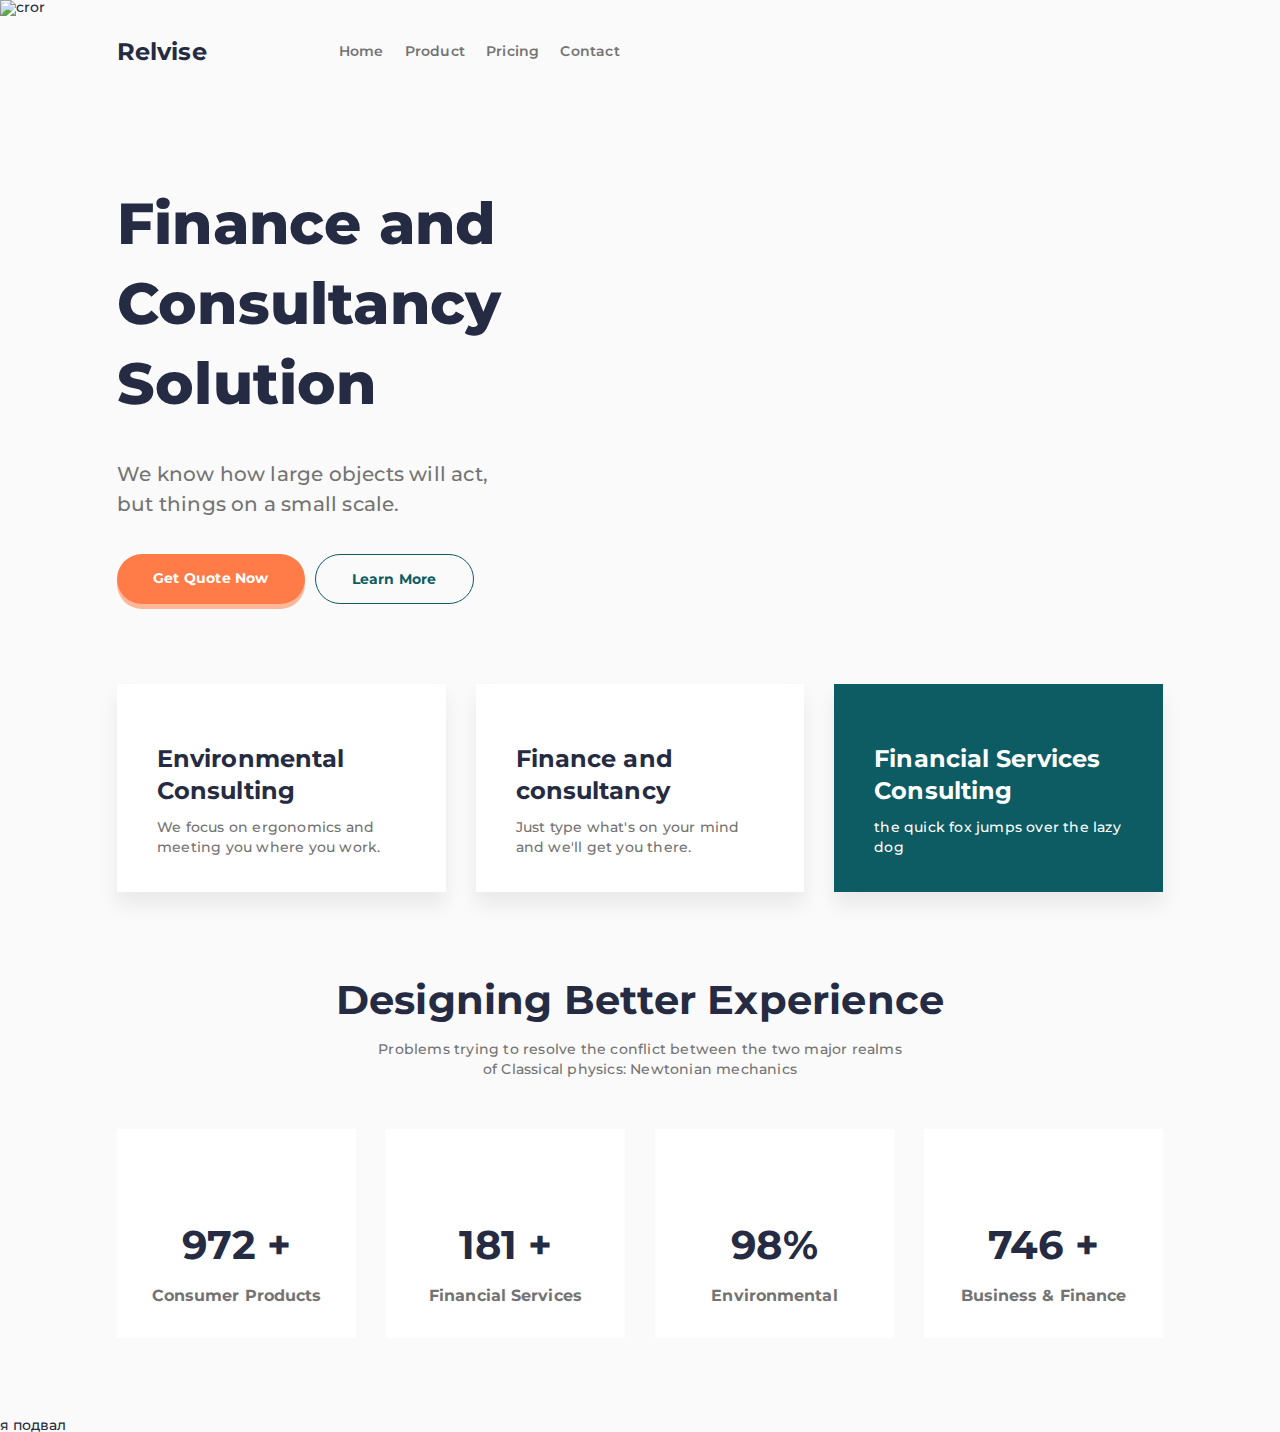
==== index.html @ 373ebdce "tes" ====
<!DOCTYPE html>
<html lang="en">

<head>
    <meta charset="UTF-8">
    <meta http-equiv="X-UA-Compatible" content="IE=edge">
    <meta name="viewport" content="width=device-width, initial-scale=1.0">
    <title>praktika</title>
    <link rel="stylesheet" href="./style.css">
</head>

<body>
    <div class="wraper">
        <header class="header">
            <div class="header__container _container">
                <a href="#" class="header__logo">Relvise</a>
                <nav class="header__menu menu">
                    <ul class="menu__list">
                        <li class="menu__item"><a href="" class="menu__link">Home</a></li>
                        <li class="menu__item"><a href="" class="menu__link">Product</a></li>
                        <li class="menu__item"><a href="" class="menu__link">Pricing</a></li>
                        <li class="menu__item"><a href="" class="menu__link">Contact</a></li>
                    </ul>
                </nav>
            </div>
        </header>
        <main class="page">
            <div class="page-pervactranica pervactranica">
                <div class="pervactranica__container _container">
                    <div class="pervactranica_body">
                        <h1 class="pervactranica__title">Finance and Consultancy Solution
                        </h1>
                        <div class="pervactranica__text">We know how large objects will act,
                            but things on a small scale.</div>
                        <div class="pervactranica__buttons">
                            <a href="" class="pervactranica__button pervactranica__button-yellov">Get Quote Now</a>
                            <a href="" class="pervactranica__button pervactranica-button-transparent">Learn More</a>

                        </div>
                    </div>
                </div>
                <div class="pervactranica__image _ibg">
                    <img src="./img/title/cover.jpg" alt="cror">
                </div>
            </div>
            <section class="page__services services">
                <div class="services__container _container">
                    <div class="services__body">
                        <div class="services__column">
                            <div class="services__item item-services">
                                <div class="item-services__icon">
                                    <img src="./img/services/01.svg" alt="">
                                </div>
                                <div class="item-services__title">Environmental
                                    Consulting</div>
                                <div class="item-services__text">We focus on ergonomics and
                                    meeting you where you work. </div>
                            </div>

                        </div>
                        <div class="services__column">
                            <div class="services__item item-services">
                                <div class="item-services__icon">
                                    <img src="./img/services/02.svg" alt="">
                                </div>
                                <div class="item-services__title">Finance and consultancy</div>
                                <div class="item-services__text">Just type what's on your mind and we'll get you there.
                                </div>
                            </div>

                        </div>
                        <div class="services__column">
                            <div class="services__item item-services item-services-green">
                                <div class="item-services__icon">
                                    <img src="./img/services/03.svg" alt="">
                                </div>
                                <div class="item-services__title">Financial Services
                                    Consulting</div>
                                <div class="item-services__text">the quick fox jumps over the
                                    lazy dog</div>
                            </div>

                        </div>
                    </div>
                </div>
            </section>
            <section class="page-experience experience">
                <div class="experience__container _container">
                    <div class="experience__heading heading-bloc">
                        <div class="experience__title _title">Designing Better Experience</div>
                        <div class="experience__text _text">Problems trying to resolve the conflict between the two
                            major realms<br>of Classical physics: Newtonian mechanics
                        </div>
                    </div>
                    <div class="experience__body">
                        <div class="experience__column">
                            <div class="experience__item item-experience">
                                <div class="item-experience__icon"><img src="./img/experience/01.svg" alt=""></div>
                                <div class="item-experience__rating">972 +</div>
                                <div class="item-experience__text">Consumer Products</div>
                            </div>
                        </div>
                        <div class="experience__column">
                            <div class="experience__item item-experience">
                                <div class="item-experience__icon"><img src="./img/experience/02.svg" alt=""></div>
                                <div class="item-experience__rating">181 +</div>
                                <div class="item-experience__text">Financial Services</div>
                            </div>
                        </div>
                        <div class="experience__column">
                            <div class="experience__item item-experience">
                                <div class="item-experience__icon"><img src="./img/experience/03.svg" alt=""></div>
                                <div class="item-experience__rating">98%</div>
                                <div class="item-experience__text">Environmental</div>
                            </div>
                        </div>
                        <div class="experience__column">
                            <div class="experience__item item-experience">
                                <div class="item-experience__icon"><img src="./img/experience/04.svg" alt=""></div>
                                <div class="item-experience__rating">746 +</div>
                                <div class="item-experience__text">Business & Finance</div>
                            </div>
                        </div>
                    </div>
                </div>
            </section>
        </main>


        <footer class="footer"> я подвал</footer>

    </div>
</body>

</html>
---- style.css ----
@import url('https://fonts.googleapis.com/css2?family=Lato:wght@300;400;700&family=Montserrat:wght@400;500;600;700;800&display=swap');


/*Обнуление*/
* {
    padding: 0;
    margin: 0;
    border: 0;
}

*,
*:before,
*:after {
    -moz-box-sizing: border-box;
    -webkit-box-sizing: border-box;
    box-sizing: border-box;
}

:focus,
:active {
    outline: none;
}

a:focus,
a:active {
    outline: none;
}

nav,
footer,
header,
aside {
    display: block;
}

html,
body {
    height: 100%;
    width: 100%;
    font-size: 100%;
    line-height: 1;
    font-size: 14px;
    -ms-text-size-adjust: 100%;
    -moz-text-size-adjust: 100%;
    -webkit-text-size-adjust: 100%;
}

input,
button,
textarea {
    font-family: inherit;
}

input::-ms-clear {
    display: none;
}

button {
    cursor: pointer;
}

button::-moz-focus-inner {
    padding: 0;
    border: 0;
}

a,
a:visited {
    text-decoration: none;
}

a:hover {
    text-decoration: none;
}

ul li {
    list-style: none;
}

img {
    vertical-align: top;
}

h1,
h2,
h3,
h4,
h5,
h6 {
    font-size: inherit;
    font-weight: 400;
}

/*--------------------*/
body {
    font-family: Montserrat;
    color: #252B42;
    font-size: 14px;
    font-weight: 500;
    background-color: #FAFAFA;

}

.wraper {

    min-height: 100%;

    overflow: hidden;
    display: flex;
    flex-direction: column;
}

._container {
    margin: 0 auto;

    max-width: 1046px;
    padding: 0 15px;
    box-sizing: content-box;

}

._ibg {
    position: relative;
}


._ibg img {

    width: 100%;
    height: 100%;
    position: absolute;
    top: 0;
    left: 0;

    object-fit: cover;
}

/*----шапка---------------------------------------------------------*/
.header {
    position: absolute;
    width: 100%;
    top: 0px;
    left: 0px;
    z-index: 50;
}

.header__container {
    min-height: 104px;
    display: flex;
    align-items: center;

}

@media(max-width: 479px) {
    .header__container {
        min-height: 70px;
    }
}


.header__logo {
    margin: 0 132px 0 0;


    font-weight: 700;
    font-size: 24px;
    line-height: 32px;
    letter-spacing: 0.1px;
    color: #252B42;
}

@media(max-width: 992px) {
    .header__logo {
        margin: 0 80px 0 0;
    }
}

@media(max-width: 767px) {
    .header__logo {
        margin: 0 40px 0 0;
    }
}

@media(max-width: 479px) {
    .header__logo {
        margin: 0 20px 0 0;
    }
}

.header__menu {}

.menu {
    padding: 5px 0;
}

.menu__list {
    display: flex;
    flex-wrap: wrap;
}

.menu__item {}

.menu__item:not(:last-child) {
    margin: 0 21px 0 0;
}

.menu__link {
    font-weight: 600;
    line-height: 171%;
    /* identical to box height, or 171% */
    letter-spacing: 0.2px;
    /* second-text-color */
    color: #737373;
    transition-duration: 0.5s;
}


.menu__link:hover {
    border-bottom: 1px solid #4B2525;
    color: #4B2525;
    position: relative;
    bottom: 2px;

}

@media(max-width: 479px) {
    .menu__link {
        font-size: 18px;
    }
}

/*-----page------------------------------*/

.page {
    flex: 1 1 auto;
}

.page-pervactranica {}

.pervactranica {
    position: relative;

}

.pervactranica__container {}

.pervactranica_body {
    padding: 184px 0 191px 0;
    position: relative;
    z-index: 2;
    max-width: 400px;
}

@media (max-width:992px) {
    .pervactranica_body {
        padding: 120px 0 191px 0;
    }
}


.pervactranica_body>*:not(:last-child) {

    margin: 0 0 35px 0;
}

.pervactranica__title {

    font-weight: 800;
    font-size: 58px;
    line-height: 138%;
    /* or 138% */

    letter-spacing: 0.2px;

    /* text-color */

    color: #252B42;
}


@media (max-width:479px) {
    .pervactranica__title {
        font-size: 42px;
    }
}


.pervactranica__text {
    font-weight: 500;
    font-size: 20px;
    line-height: 150%;
    /* or 150% */

    letter-spacing: 0.2px;

    /* second-text-color */

    color: #737373;
}

.pervactranica__buttons {
    display: flex;
    flex-wrap: wrap;
    margin: 10px 0;
    font-weight: 700;
    font-size: 14px;
    line-height: 200%;
    /* identical to box height, or 200% */
    letter-spacing: 0.2px;
    margin: -10px 0;
}


.pervactranica__button {
    margin: 10px 0;
    text-align: center;
    padding: 10px 36px;
    color: #FFFFFF;

    border-radius: 37px;
}




@media (min-width:479px) {

    .pervactranica__button:not(:last-child) {
        margin-right: 10px;
    }
}

@media (max-width:479px) {
    .pervactranica__button {
        flex: 100%;
    }
}

.pervactranica__button-yellov {
    background-color: #FF7B47;
    box-shadow: 0 5px 0px #FFB79A;
    transition-duration: 1s;

}

.pervactranica__button-yellov:hover {
    top: 2px;
    position: relative;
    background-color: #A64017;
    box-shadow: 0 3px 0px #FFB79A;

}


.pervactranica-button-transparent {
    color: #0D5C63;
    border: 1px solid #0D5C63;

    background: none;
}



.pervactranica__image {
    position: absolute;
    top: 0;
    left: 0;
    width: 100%;
    height: 100%;
}


@media (max-width:1300px) {
    .pervactranica__image img {
        object-position: right;
    }
}

@media (max-width:992px) {
    .pervactranica__image {
        opacity: 0.5;
    }
}

/*-----services------------------------------*/

.page__services {
    position: relative;
    z-index: 2;
    margin: -111px 0 0 0;
}

.services {}

.services__container {}

.services__body {}

@media (min-width:670px) {

    .services__body {
        display: flex;
        flex-wrap: wrap;
        margin: 0 -15px;

    }
}

.services__column {

    flex: 0 1 33.33%;

}

@media (min-width:670px) {

    .services__column {
        padding: 0 15px;

    }

}

@media (max-width:992px) {
    .services__column {
        flex: 0 1 50%;

    }

    .services__column:last-child {
        flex: 1 1 100%;

    }

    .services__column:not(:last-child) {
        margin: 0 0 30px 0;
    }
}

@media (max-width:670px) {
    .services__column {
        flex: 0 1 100%;

    }
}

.services__item {
    height: 100%;
    box-shadow: 0px 13px 19px rgba(0, 0, 0, 0.07);
    padding: 35px 40px;

    background: #fff;
}

@media (max-width:479px) {
    .services__item {
        padding: 25px 30px;
    }
}

.services__item>*:not(:last-child) {

    margin: 0 0 10px 0;
}

.item-services-green {
    background-color: #0D5C63;

}

.item-services-green .item-services__title {
    color: #fff;
}

.item-services-green .item-services__text {
    color: #fff;
}

.item-services {}

.item-services__icon {}

.item-services__title {
    font-weight: 700;
    font-size: 24px;
    line-height: 133%;
    /* or 133% */

    letter-spacing: 0.1px;

    /* text-color */

    color: #252B42;
}



.item-services__text {
    font-weight: 500;
    font-size: 14px;
    line-height: 143%;
    /* or 143% */

    letter-spacing: 0.2px;

    /* second-text-color */

    color: #737373;
}


/*-----experience------------------------------*/

.page-experience {}

@media (max-width:992px) {
    .experience {
        padding: 50px 0;
    }
}

@media (max-width:767px) {
    .experience {
        padding: 30px 0;
    }
}

.experience {
    padding: 80px 0;
}

.experience__container {}


.experience__heading {
    margin: 0 0 50px 0;
}

@media (max-width:767px) {
    .experience__heading {
        margin: 0 0 25px 0;
    }
}

.heading-bloc {
    text-align: center;
}

.heading-bloc>*:not(:last-child) {
    margin: 0 0 10px 0;
}

.experience__title {}

._title {


    font-weight: 700;
    font-size: 40px;
    line-height: 142%;
    /* identical to box height, or 142% */

    letter-spacing: 0.2px;

    /* text-color */

    color: #252B42;
}

@media (max-width:992px) {
    ._title {
        font-size: 35px;
    }
}

@media (max-width:767px) {
    ._title {
        font-size: 30px;
    }
}


.experience__text {}

._text {
    font-weight: 500;
    font-size: 14px;
    line-height: 143%;
    /* or 143% */

    letter-spacing: 0.2px;

    /* second-text-color */

    color: #737373;
}

.experience__body {
    display: flex;
    flex-wrap: wrap;
    margin: 0 -15px -30px;

}

.experience__column {
    margin: 0 0 30px 0;
    flex: 0 1 25%;


    padding: 0 15px;

}

@media (max-width:1040px) {
    .experience__column {
        flex: 0 1 50%;
    }
}

@media (max-width:560px) {
    .experience__column {
        flex: 0 1 100%;
    }
}

.experience__item {
    background-color: #fff;
    height: 100%;
    text-align: center;

    padding: 30px;
}

.item-experience {}

.item-experience>*:not(:last-child) {
    margin: 0 0 10px 0;
}

.item-experience__icon {
    height: 48px;
    display: flex;
    align-items: flex-end;
    justify-content: center;
}

.item-experience__rating {
    font-weight: 700;
    font-size: 40px;
    line-height: 142%;
    /* identical to box height, or 142% */

    letter-spacing: 0.2px;

    /* text-color */

    color: #252B42;
}

.item-experience__text {
    font-weight: 700;
    font-size: 16px;
    line-height: 150%;
    /* identical to box height, or 150% */

    text-align: center;
    letter-spacing: 0.1px;

    /* second-text-color */
    /*white-space: nowrap;*/
    color: #737373;

}


/*-----подвал------------------------------*/

.footer {}

/*-----еуые------------------------------*/
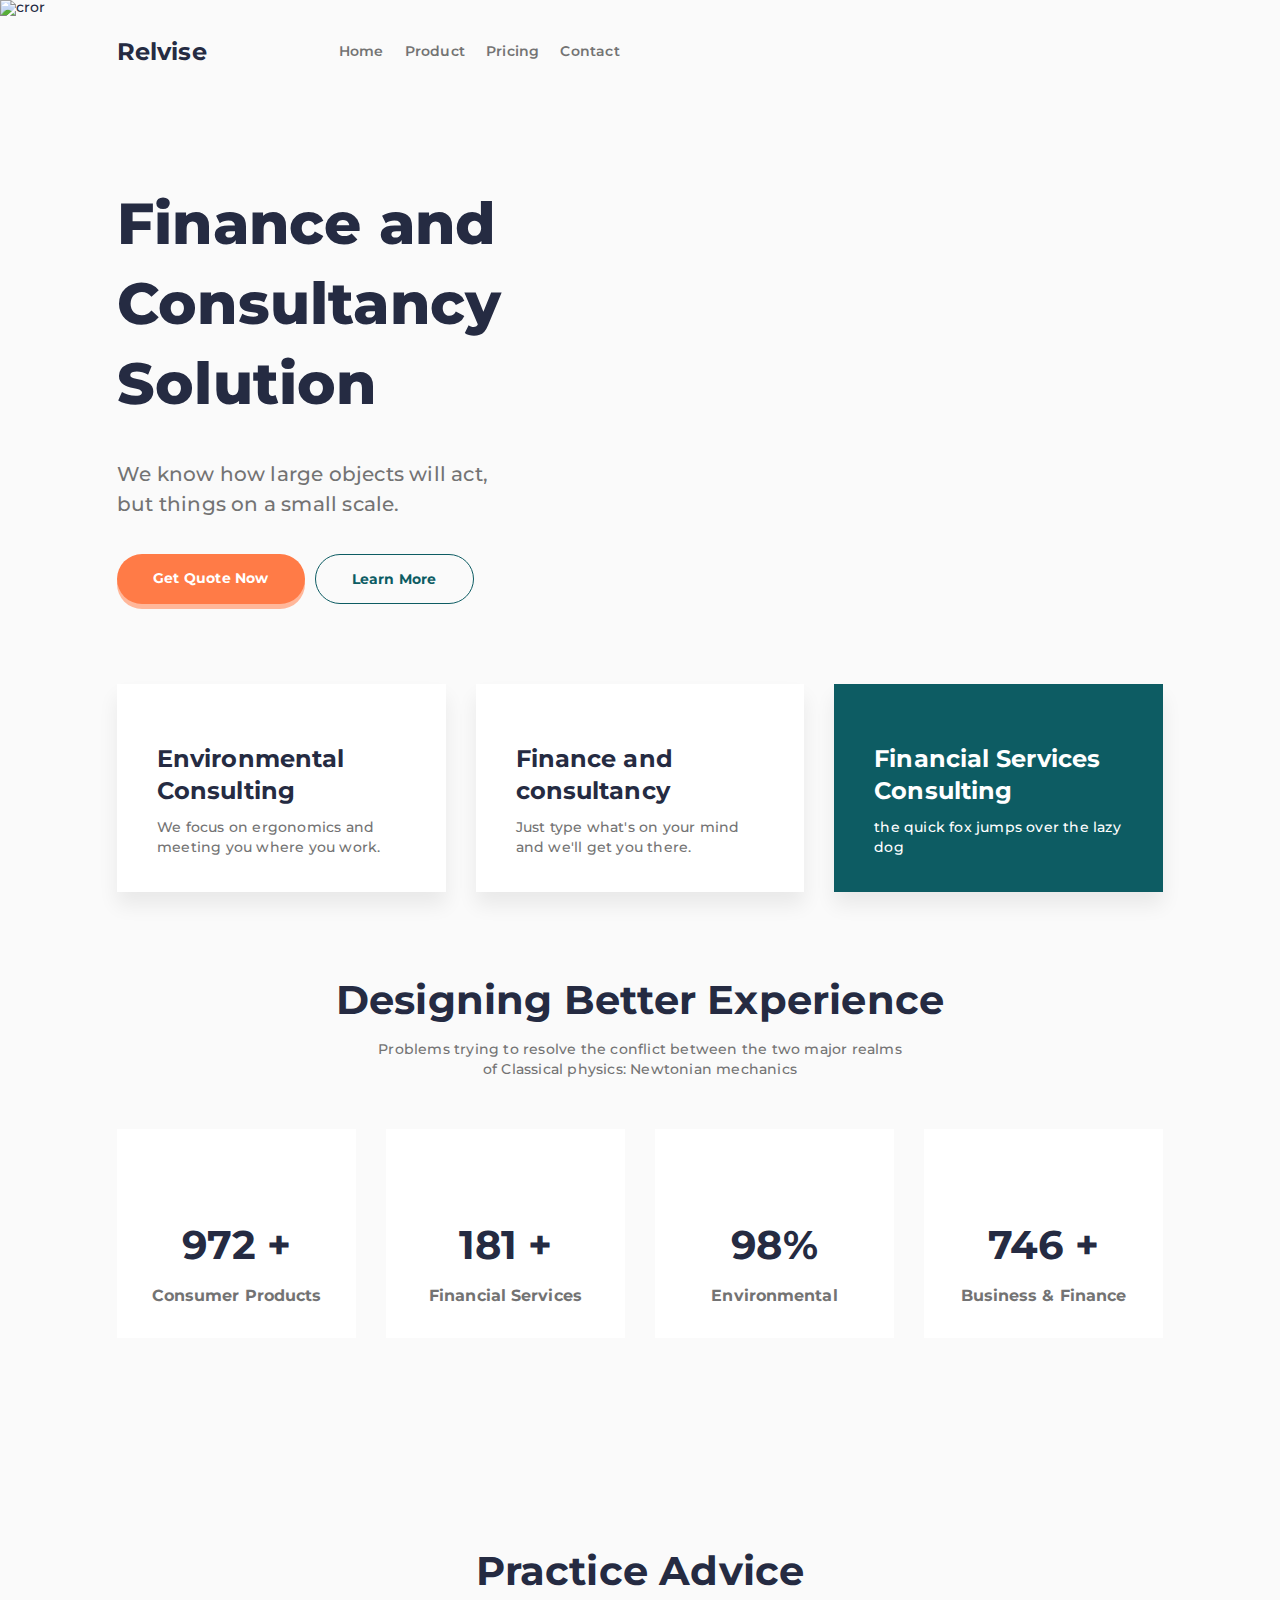
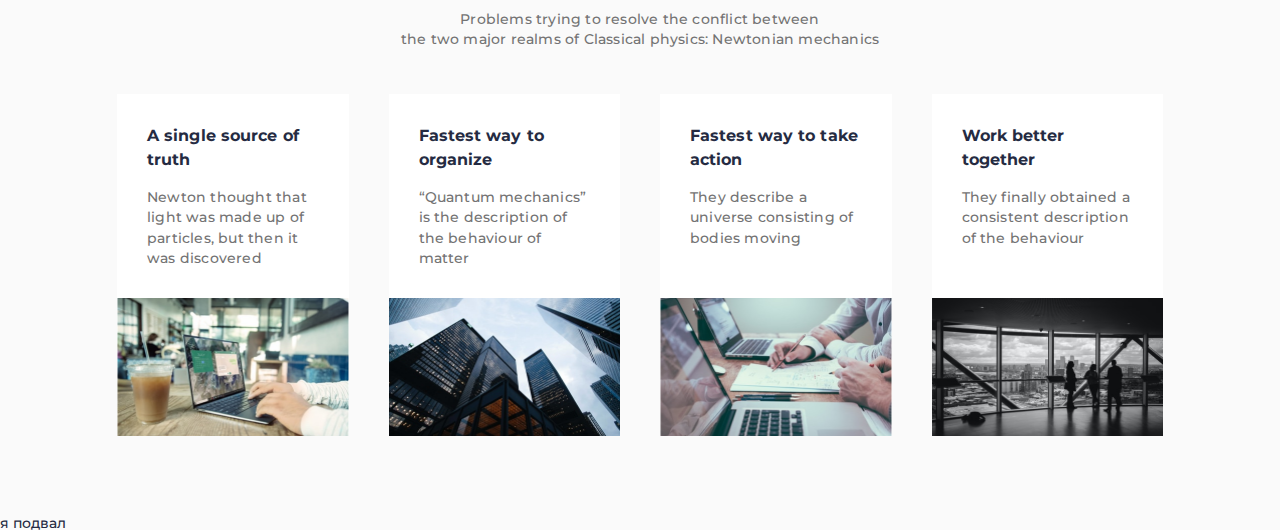
==== commit d805e033: "test" ====
--- a/index.html
+++ b/index.html
@@ -124,6 +124,89 @@
                     </div>
                 </div>
             </section>
+            <section class="page__practice practice">
+                <div class="practice____container _container">
+                    <div class="practice__heading heading-bloc">
+                        <div class="practice__title _title">Practice Advice</div>
+                        <div class="practice__text _text">Problems trying to resolve the conflict between <br>
+                            the two major realms of Classical physics: Newtonian mechanics
+                        </div>
+                    </div>
+                    <div class="practice__body">
+                        <div class="practice__column">
+                            <div class="practice__item item-practice">
+                                <div class="item-practice__content">
+                                    <a href="" class="item-practice__link">
+                                        <div class="item-practice__title">A single source
+                                            of truth</div>
+                                    </a>
+                                    <div class="item-practice__text">Newton thought that
+                                        light was made up of
+                                        particles, but then it
+                                        was discovered</div>
+                                </div>
+                                <a href="" class="item-practice__image _ibg">
+                                    <img src="./img/practice/media1.png" alt="A single source
+                                    of truth">
+                                </a>
+                            </div>
+                        </div>
+                        <div class="practice__column">
+                            <div class="practice__item item-practice">
+                                <div class="item-practice__content">
+                                    <a href="" class="item-practice__link">
+                                        <div class="item-practice__title">Fastest way to
+                                            organize</div>
+                                    </a>
+                                    <div class="item-practice__text">“Quantum mechanics”
+                                        is the description of the
+                                        behaviour of matter</div>
+                                </div>
+                                <a href="" class="item-practice__image _ibg">
+                                    <img src="./img/practice/media2.png" alt="A single source
+                                    of truth">
+                                </a>
+                            </div>
+                        </div>
+                        <div class="practice__column">
+                            <div class="practice__item item-practice">
+                                <div class="item-practice__content">
+                                    <a href="" class="item-practice__link">
+                                        <div class="item-practice__title">Fastest way to
+                                            take action</div>
+                                    </a>
+                                    <div class="item-practice__text">They describe a
+                                        universe consisting of
+                                        bodies moving</div>
+                                </div>
+                                <a href="" class="item-practice__image _ibg">
+                                    <img src="./img/practice/media3.png" alt="A single source
+                                    of truth">
+                                </a>
+                            </div>
+                        </div>
+                        <div class="practice__column">
+                            <div class="practice__item item-practice">
+                                <div class="item-practice__content">
+                                    <a href="" class="item-practice__link">
+                                        <div class="item-practice__title">Work better
+                                            together</div>
+                                    </a>
+                                    <div class="item-practice__text">They finally obtained
+                                        a consistent description
+                                        of the behaviour </div>
+                                </div>
+                                <a href="" class="item-practice__image _ibg">
+                                    <img src="./img/practice/media4.png" alt="A single source
+                                    of truth">
+                                </a>
+                            </div>
+                        </div>
+                    </div>
+
+                </div>
+            </section>
+
         </main>
 
 
--- a/style.css
+++ b/style.css
@@ -672,6 +672,101 @@
 
 }
 
+/*--------page__practice---------------------------------------*/
+
+.page__practice {
+    
+}
+
+.practice {
+    padding: 125px 0 80px 0;
+}
+
+.practice____container {}
+
+
+.practice__heading {
+    margin: 0 0 45px 0;
+}
+
+.practice__body {
+    margin: 0 -20px;
+    display: flex;
+    flex-wrap: wrap;
+}
+
+.practice__column {
+    padding: 0 20px;
+    
+    flex: 0 1 25%;
+}
+
+.practice__item {
+    
+}
+
+.item-practice {
+    background-color: #fff;
+    display: flex;
+    flex-direction: column;
+    height: 100%;
+}
+
+.item-practice__content{
+    flex: 1 1 auto;
+    padding: 30px;
+}
+
+.item-practice__link {
+    color: #252B42;
+    display: inline-block;
+}
+.item-practice__link:hover {
+    text-decoration: underline;
+    
+}
+
+
+.item-practice__link:not(:last-child) {
+    margin-bottom: 15px;
+}
+
+.item-practice__title {
+    font-family: 'Montserrat';
+font-style: normal;
+font-weight: 700;
+font-size: 16px;
+line-height: 150%;
+/* or 150% */
+letter-spacing: 0.1px;
+
+
+}
+
+.item-practice__text {
+    font-family: 'Montserrat';
+    font-style: normal;
+    font-weight: 500;
+    font-size: 14px;
+    line-height: 143%;
+    /* or 143% */
+    
+    letter-spacing: 0.2px;
+    
+    /* second-text-color */
+    
+    color: #737373;}
+
+.item-practice__image {
+    display: block;
+    padding: 0 0 60% 0;
+}
+
+
+
+
+/*-----------------------------------------------*/
+
 
 /*-----подвал------------------------------*/
 
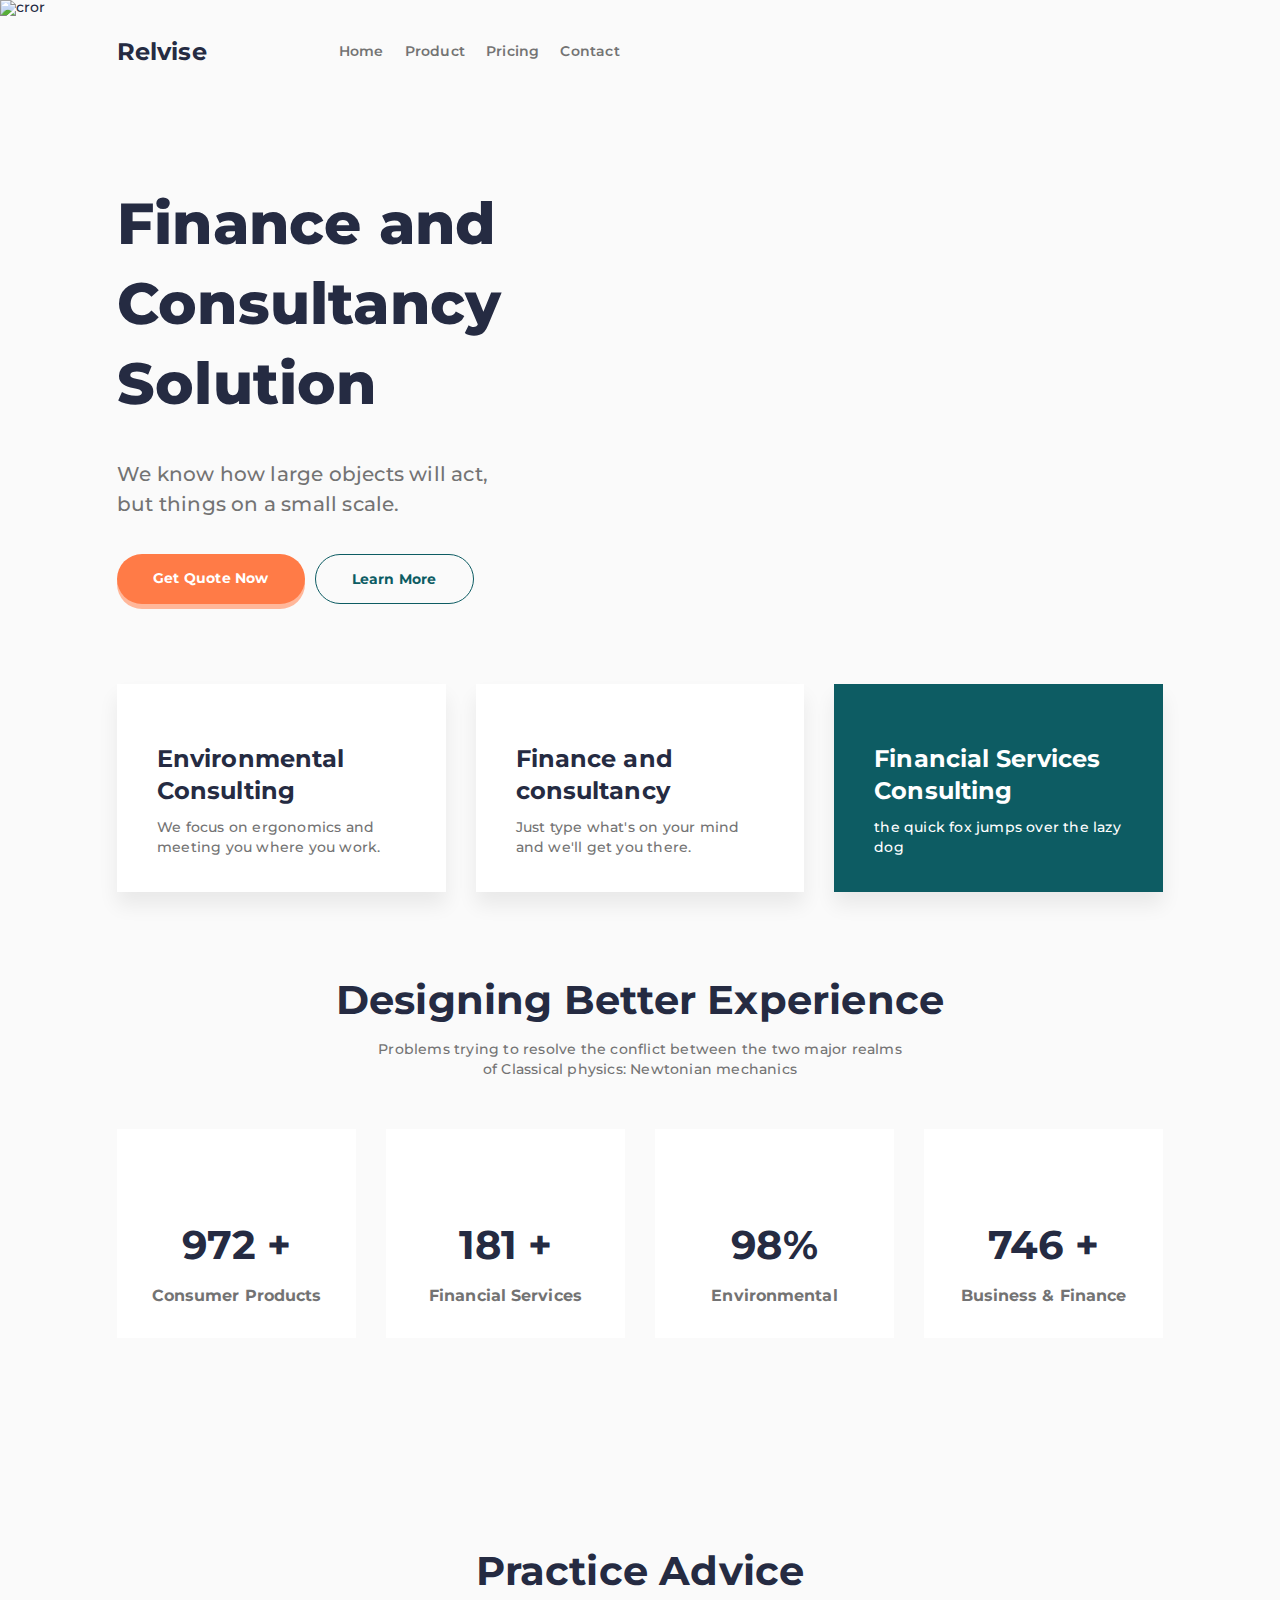
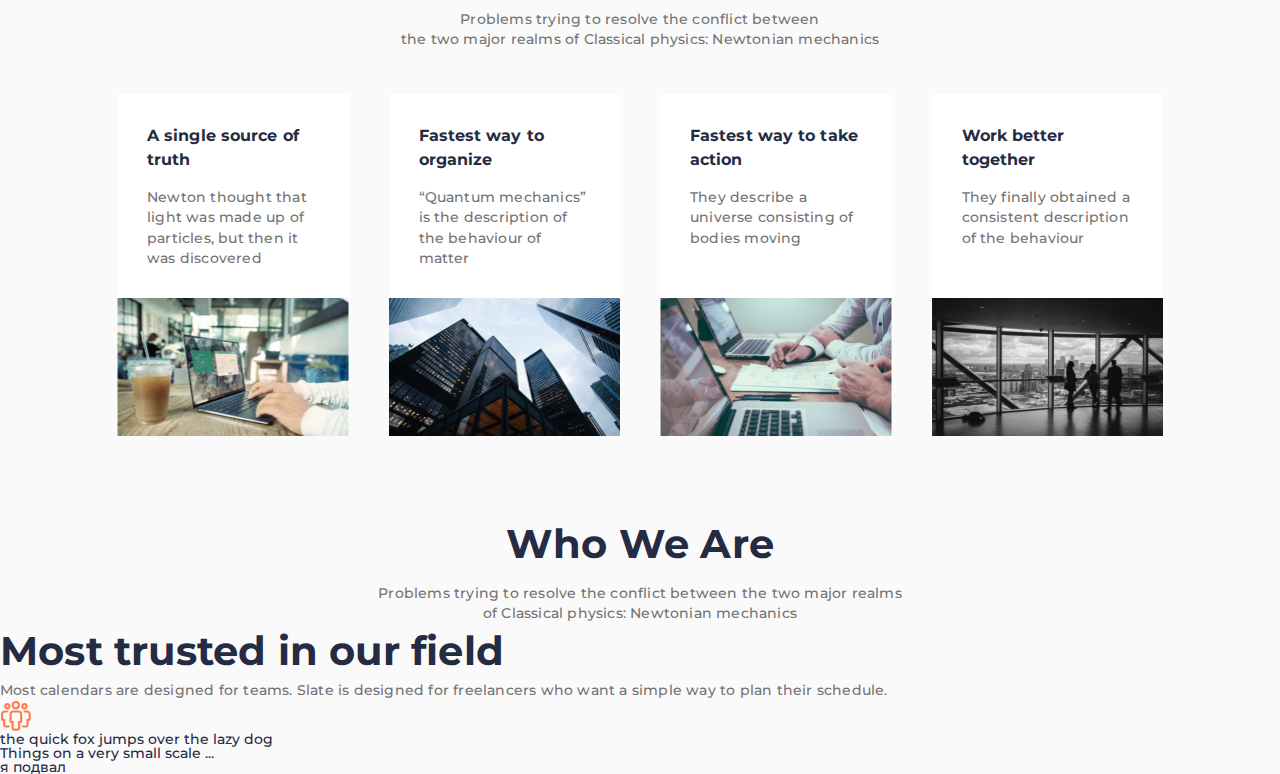
==== commit 623850a2: "test" ====
--- a/index.html
+++ b/index.html
@@ -206,6 +206,39 @@
 
                 </div>
             </section>
+            <section class="page__whoweare whoweare">
+                <div class="whoweare__container_container">
+                    <div class="whoweare__heading heading-bloc">
+                        <div class="whoweare__title _title">Who We Are</div>
+                        <div class="whoweare__text _text">Problems trying to resolve the conflict between the two major
+                            realms<br>
+                            of Classical physics: Newtonian mechanics
+                        </div>
+                    </div>
+                    <div class="whoweare__body">
+                        <div class="whoweare__video"></div>
+                        <div class="whoweare__content">
+                            <div class="whoweare__title _title">Most trusted in
+                                our field</div>
+                            <div class="whoweare__text _text">Most calendars are designed for teams. Slate
+                                is designed for freelancers who want a
+                                simple way to plan their schedule.</div>
+                            <div class="whoweare__items">
+                                <div class="whoweare__item item-whoweare">
+                                    <div class="item-whoweare__icon">
+                                        <img src="./img/whoweare/icon1.svg" alt="quick fox">
+                                    </div>
+                                    <div class="item-whoweare__body">
+                                        <div class="item-whoweare__title">the quick fox jumps over the lazy
+                                            dog</div>
+                                        <div class="item-whoweare__text">Things on a very small scale ...</div>
+                                    </div>
+                                </div>
+                            </div>
+                        </div>
+                    </div>
+                </div>
+            </section>
 
         </main>
 
--- a/style.css
+++ b/style.css
@@ -681,24 +681,48 @@
 .practice {
     padding: 125px 0 80px 0;
 }
-
+@media (max-width:993px) {
+    .practice {
+        padding: 40px 0 80px 0;
+    }
+}
+@media (max-width:767) {
+    .practice {
+        padding: 0px 0 40px 0;
+    }
+}
 .practice____container {}
 
 
 .practice__heading {
     margin: 0 0 45px 0;
 }
-
+@media (max-width:767) {
+    .practice__heading {
+        margin: 0 0 25px 0;
+    }
+}
 .practice__body {
-    margin: 0 -20px;
+    margin: 0 -20px -30px;
     display: flex;
     flex-wrap: wrap;
 }
 
 .practice__column {
     padding: 0 20px;
+    margin-bottom: 30px;
     
     flex: 0 1 25%;
+}
+@media (max-width:1040px) {
+    .practice__column {
+        flex: 0 1 50%;
+    }
+}
+@media (max-width:630px) {
+    .practice__column {
+        flex: 0 1 100%;
+    }
 }
 
 .practice__item {
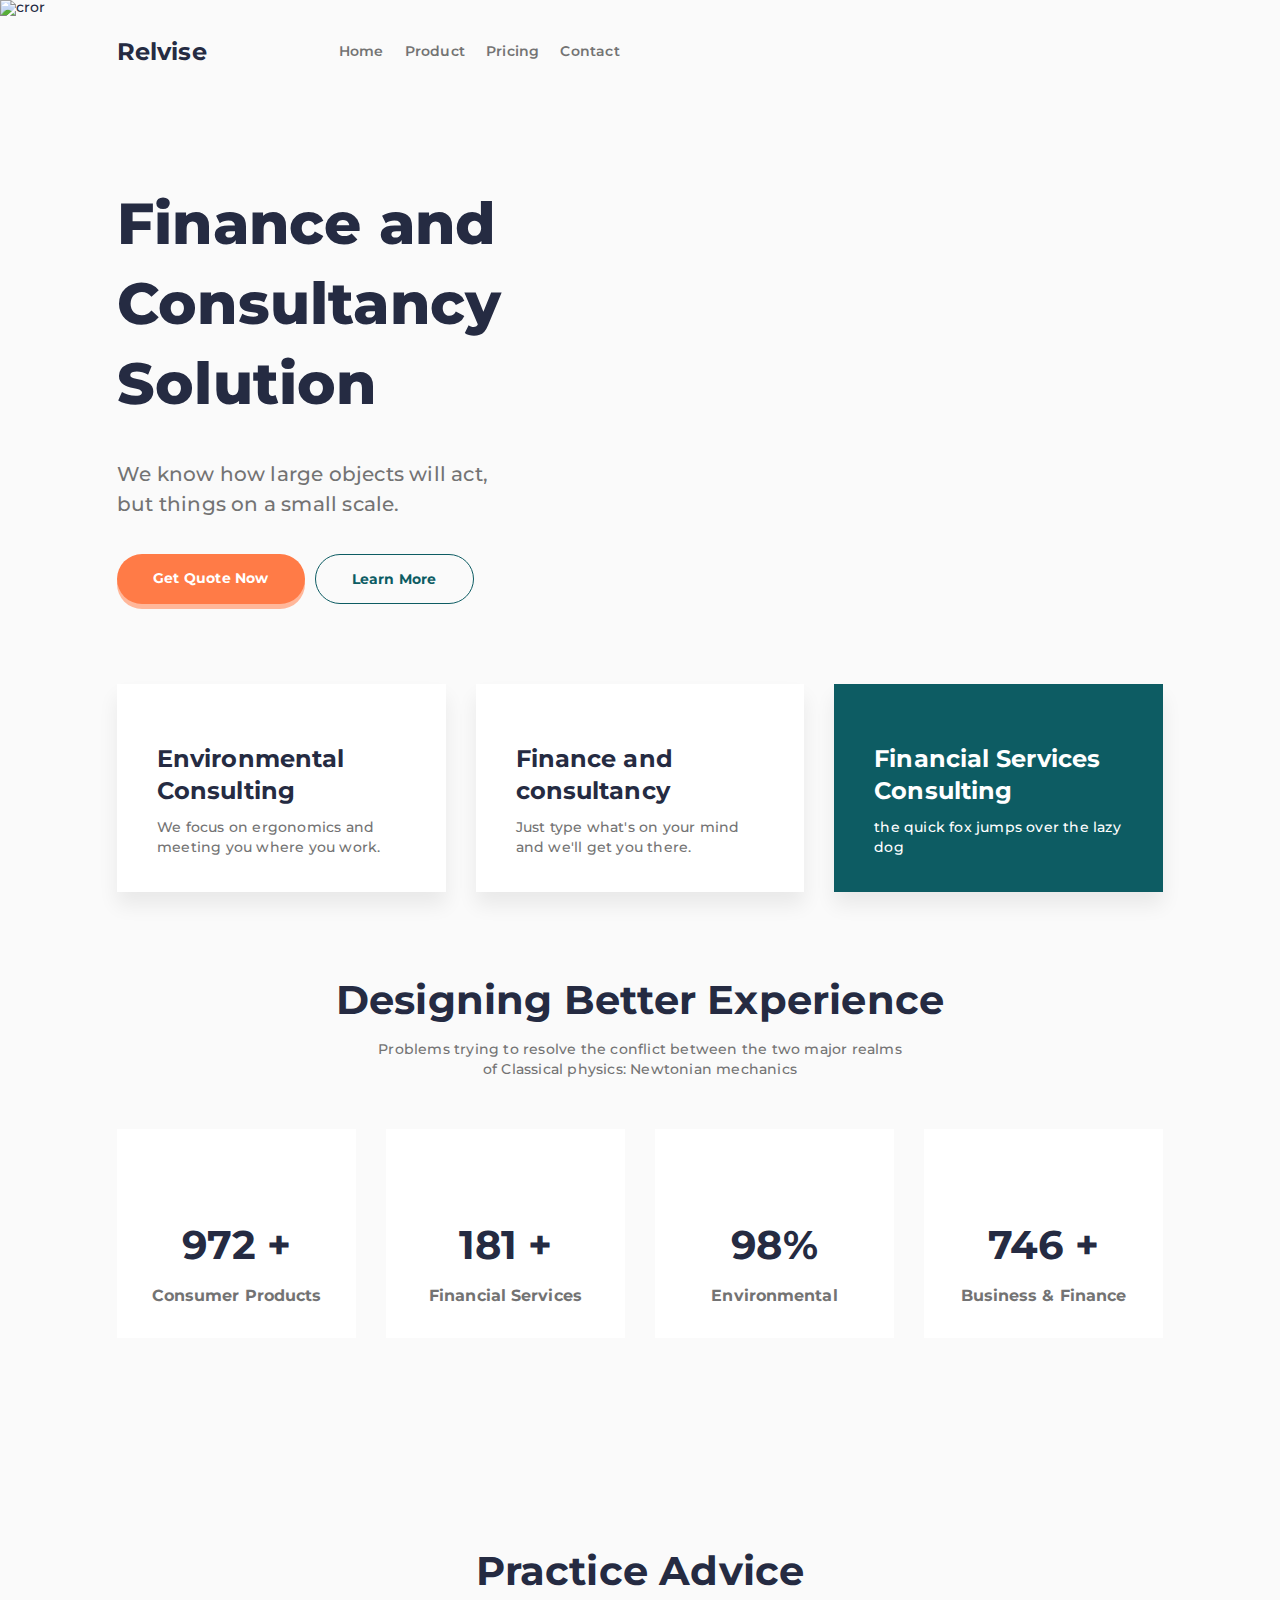
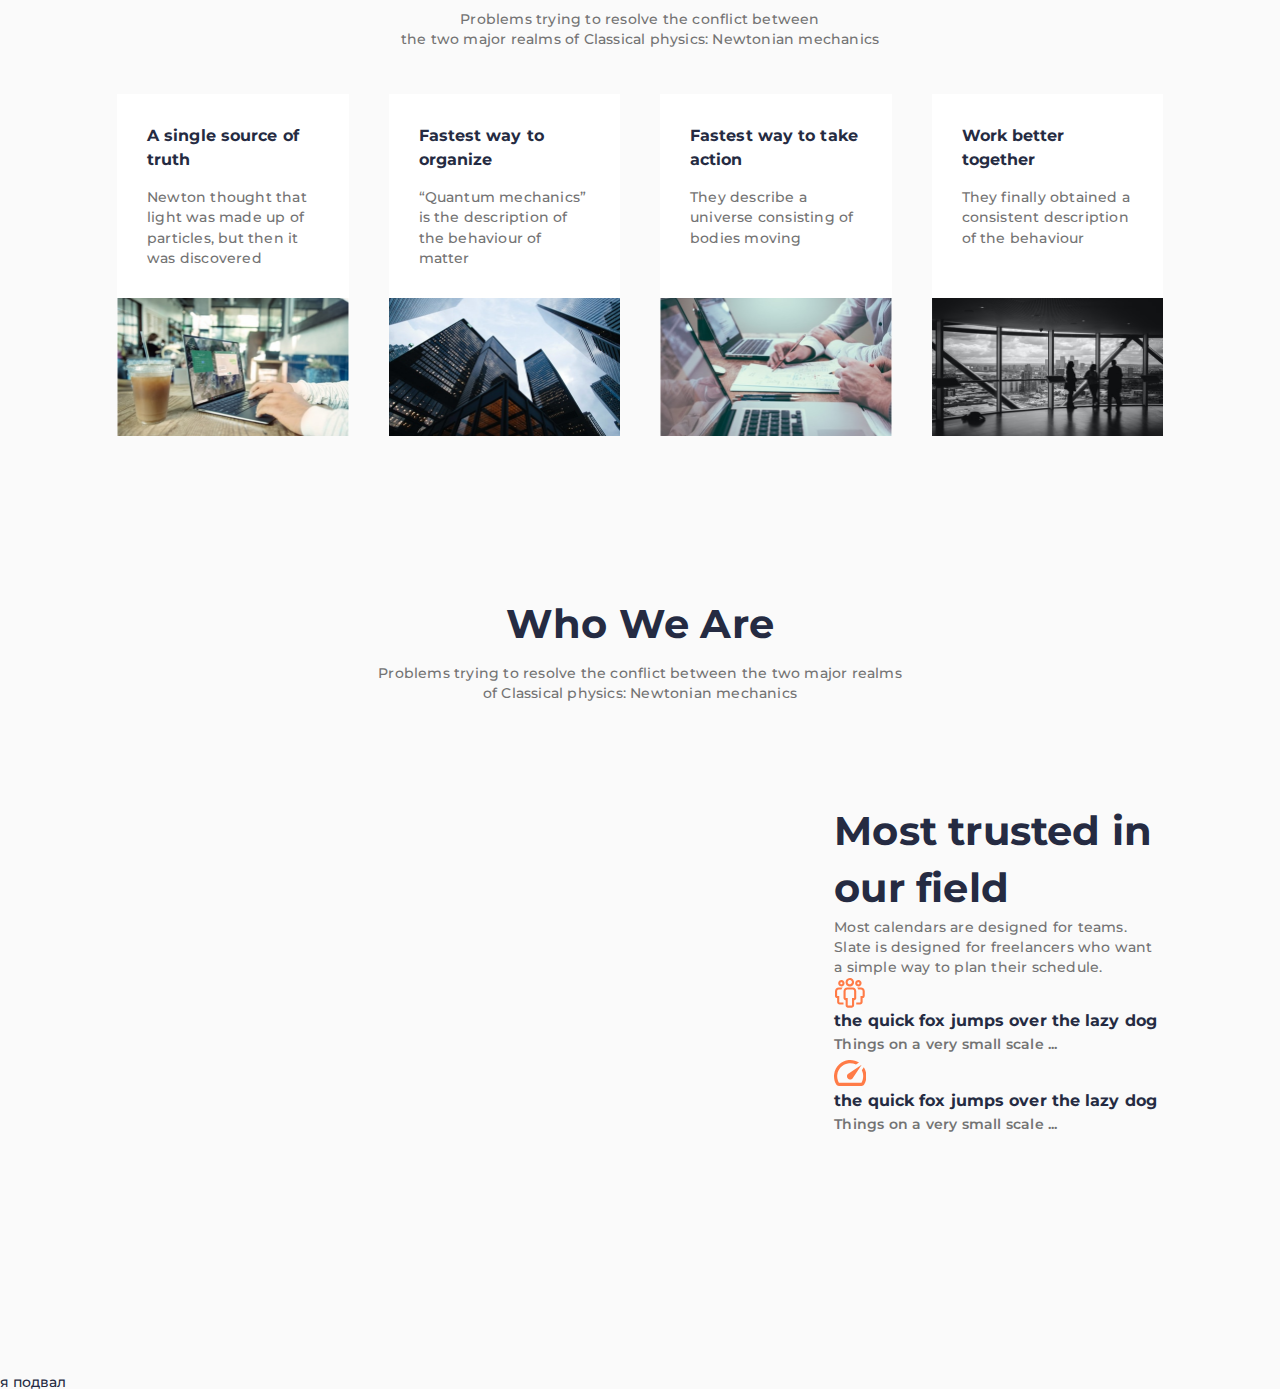
==== commit ef822535: "test" ====
--- a/index.html
+++ b/index.html
@@ -207,7 +207,7 @@
                 </div>
             </section>
             <section class="page__whoweare whoweare">
-                <div class="whoweare__container_container">
+                <div class="whoweare__container _container">
                     <div class="whoweare__heading heading-bloc">
                         <div class="whoweare__title _title">Who We Are</div>
                         <div class="whoweare__text _text">Problems trying to resolve the conflict between the two major
@@ -216,7 +216,14 @@
                         </div>
                     </div>
                     <div class="whoweare__body">
-                        <div class="whoweare__video"></div>
+                        <div class="whoweare__video">
+
+                            <iframe width="560" height="315" src="https://www.youtube.com/embed/UalTfOIDQ7M"
+                                title="YouTube video player" frameborder="0"
+                                allow="accelerometer; autoplay; clipboard-write; encrypted-media; gyroscope; picture-in-picture; web-share"
+                                allowfullscreen></iframe>
+
+                        </div>
                         <div class="whoweare__content">
                             <div class="whoweare__title _title">Most trusted in
                                 our field</div>
@@ -235,6 +242,18 @@
                                     </div>
                                 </div>
                             </div>
+                            <div class="whoweare__items">
+                                <div class="whoweare__item item-whoweare">
+                                    <div class="item-whoweare__icon">
+                                        <img src="./img/whoweare/icon2.svg" alt="quick fox">
+                                    </div>
+                                    <div class="item-whoweare__body">
+                                        <div class="item-whoweare__title">the quick fox jumps over the lazy
+                                            dog</div>
+                                        <div class="item-whoweare__text">Things on a very small scale ...</div>
+                                    </div>
+                                </div>
+                            </div>
                         </div>
                     </div>
                 </div>
--- a/style.css
+++ b/style.css
@@ -789,9 +789,90 @@
 
 
 
-/*-----------------------------------------------*/
-
-
+/*-----page__whoweare ------------------------------------------*/
+
+.page__whoweare {}
+
+.whoweare {
+    padding: 80px 0 130px 0;
+}
+
+.whoweare__container{}
+
+.whoweare__heading {
+    margin: 0 0 100px 0;
+}
+
+
+.whoweare__title {}
+
+.whoweare__text {}
+
+
+
+.whoweare__body {
+    display: flex;
+}
+
+.whoweare__video {
+    flex: 0 0 57%;
+    position: relative;
+    padding: 0 0 42.25% 0;
+}
+
+.whoweare__video iframe{
+    position: absolute;
+    width: 100%;
+    height: 100%;
+    top: 0;
+    left: 0;
+object-fit: cover;
+}
+
+.whoweare__content{
+    flex: 1 1 auto;
+    padding: 0 0 0 121px;
+} 
+
+.whoweare__items {}
+
+.whoweare__item {}
+
+.item-whoweare {}
+
+.item-whoweare__icon {}
+
+.item-whoweare__body {}
+
+.item-whoweare__title {font-weight: 700;
+    font-size: 16px;
+    line-height: 150%;
+    /* or 150% */
+    
+    letter-spacing: 0.1px;
+    
+    /* text-color */
+    
+    color: #252B42;}
+
+.item-whoweare__text {
+    font-weight: 600;
+    font-size: 14px;
+    line-height: 171%;
+    /* identical to box height, or 171% */
+    
+    letter-spacing: 0.2px;
+    
+    /* second-text-color */
+    
+    color: #737373;
+}
+
+.item-whoweare__text:not(:last-child) {
+    margin: 0 0 50px 0;
+}
+
+/*----------------------------------------*/
 /*-----подвал------------------------------*/
 
 .footer {}
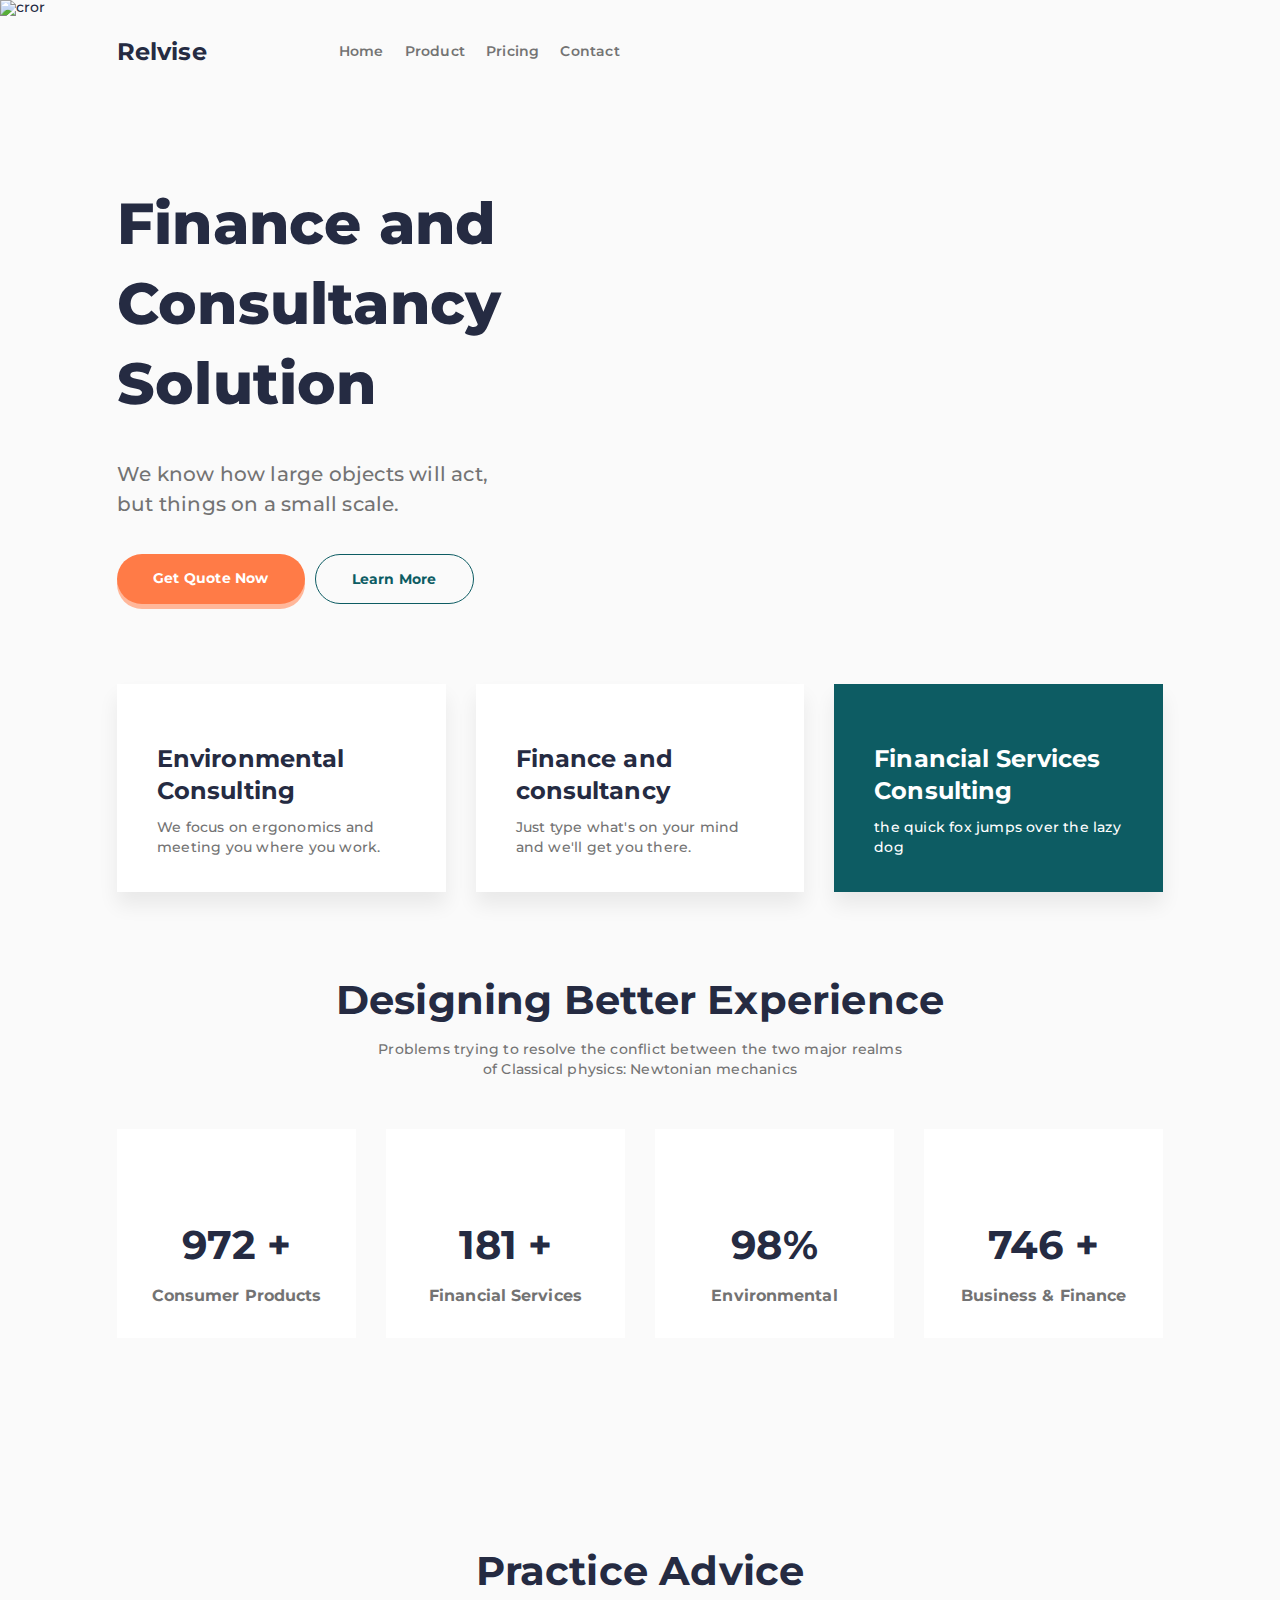
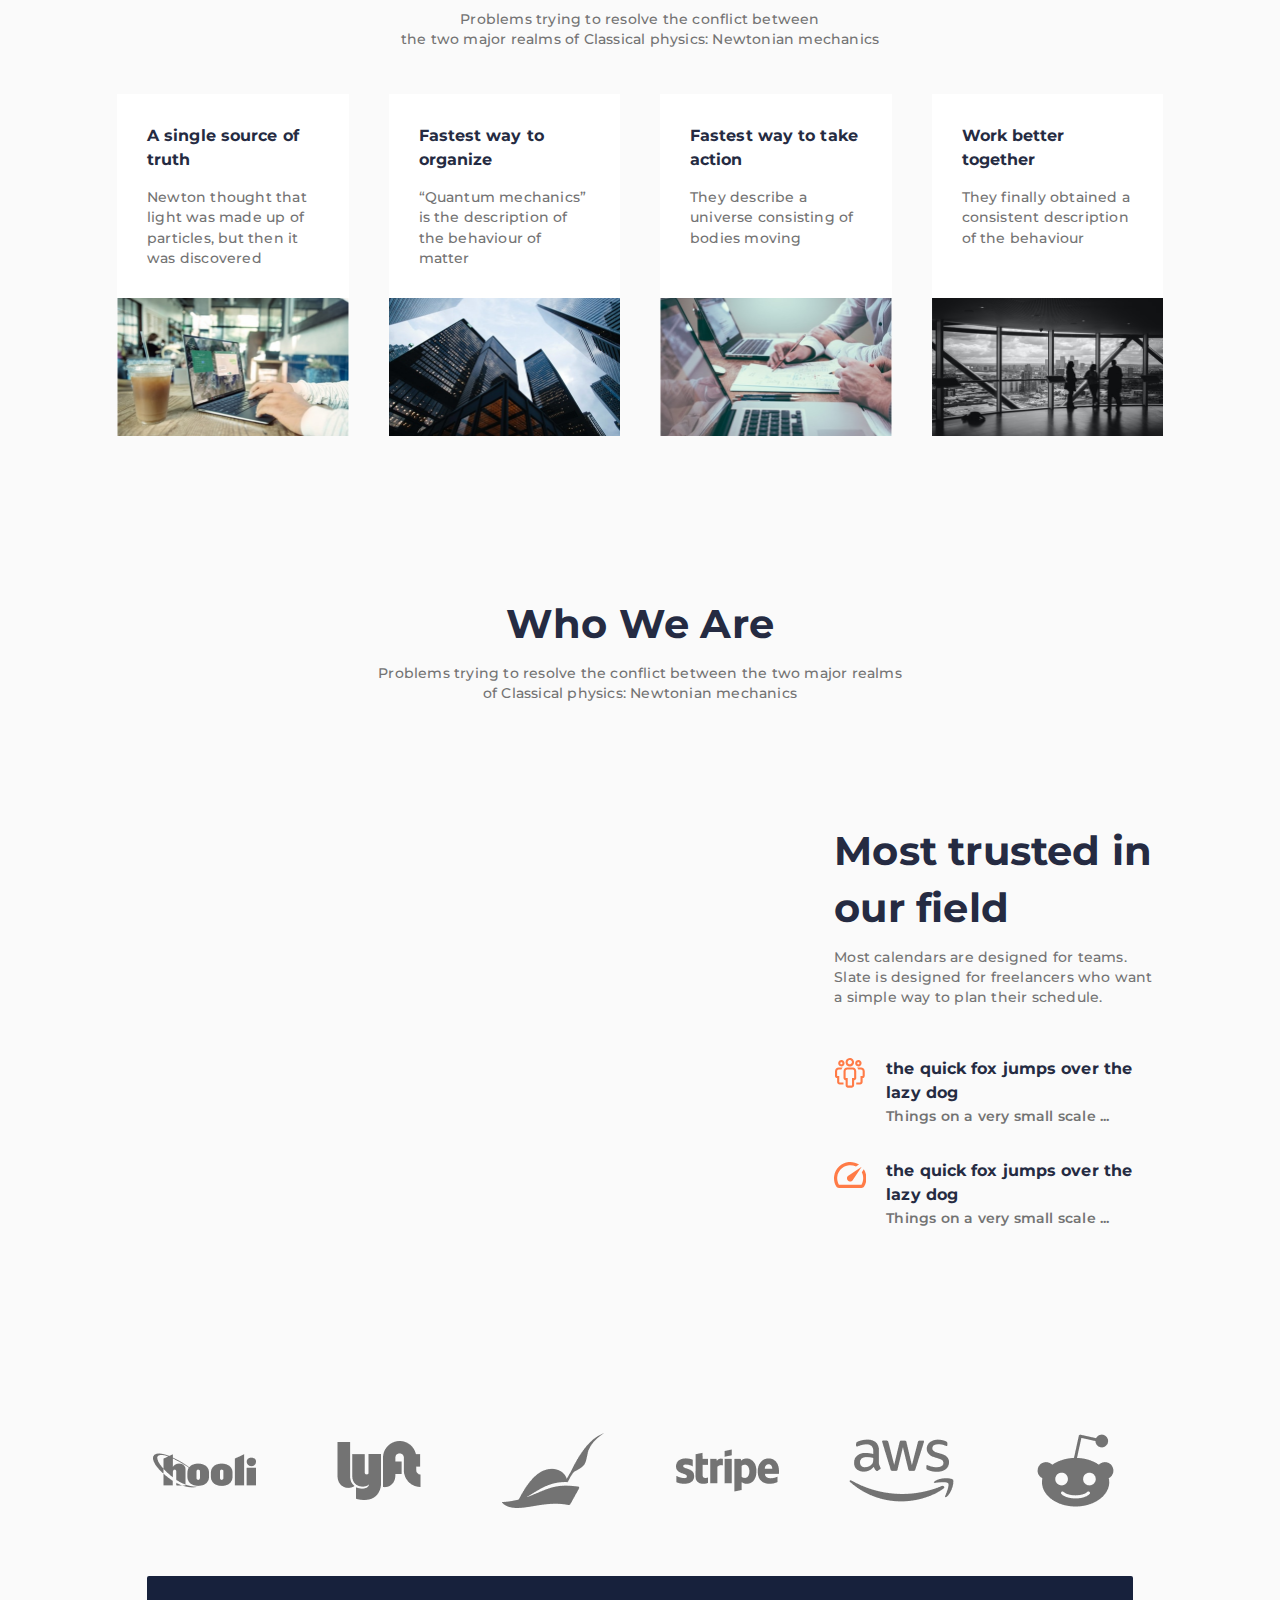
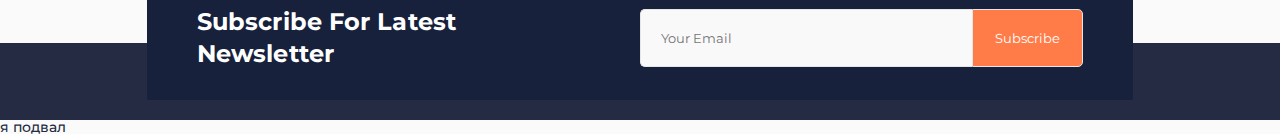
==== commit 6474f574: "test" ====
--- a/index.html
+++ b/index.html
@@ -225,11 +225,13 @@
 
                         </div>
                         <div class="whoweare__content">
-                            <div class="whoweare__title _title">Most trusted in
-                                our field</div>
-                            <div class="whoweare__text _text">Most calendars are designed for teams. Slate
-                                is designed for freelancers who want a
-                                simple way to plan their schedule.</div>
+                            <div class="whoweare__top">
+                                <div class="whoweare__title _title">Most trusted in
+                                    our field</div>
+                                <div class="whoweare__text _text">Most calendars are designed for teams. Slate
+                                    is designed for freelancers who want a
+                                    simple way to plan their schedule.</div>
+                            </div>
                             <div class="whoweare__items">
                                 <div class="whoweare__item item-whoweare">
                                     <div class="item-whoweare__icon">
@@ -258,6 +260,42 @@
                     </div>
                 </div>
             </section>
+            <div class="page__clients clients">
+                <div class="clients__container _container">
+                    <div class="clients__items">
+                        <div class="clients__item">
+                            <img src="./img/clients/fa1.png" alt="">
+                        </div>
+                        <div class="clients__item">
+                            <img src="./img/clients/fa2.png" alt="">
+                        </div>
+                        <div class="clients__item">
+                            <img src="./img/clients/fa3.png" alt="">
+                        </div>
+                        <div class="clients__item">
+                            <img src="./img/clients/fa4.png" alt="">
+                        </div>
+                        <div class="clients__item">
+                            <img src="./img/clients/fa5.png" alt="">
+                        </div>
+                        <div class="clients__item">
+                            <img src="./img/clients/fa6.png" alt="">
+                        </div>
+                    </div>
+                </div>
+            </div>
+            <section class="page__subscribe subscribe">
+                <div class="subscribe__container _container">
+                    <div class="subscribe__body">
+                        <div class="subscribe__title">Subscribe For Latest
+                            Newsletter</div>
+                        <form action="#" class="subscribe_form">
+                            <input type="email" required placeholder="Your Email" class="subscribe__input">
+                            <button class="subscribe__button">Subscribe</button>
+                        </form>
+                    </div>
+                </div>
+            </section>
 
         </main>
 
--- a/style.css
+++ b/style.css
@@ -799,6 +799,10 @@
 
 .whoweare__container{}
 
+.whoweare__top:not(:last-child){
+    margin: 0 0 50px 0;
+}
+
 .whoweare__heading {
     margin: 0 0 100px 0;
 }
@@ -806,12 +810,21 @@
 
 .whoweare__title {}
 
+
+
+.whoweare__title:not(:last-child) {
+    margin: 0 0 10px 0;
+}
+
 .whoweare__text {}
 
-
+/* .whoweare__text:not(:last-child) {
+    margin: 0 0 50px 0;
+} */
 
 .whoweare__body {
     display: flex;
+    align-items: flex-start;
 }
 
 .whoweare__video {
@@ -831,18 +844,79 @@
 
 .whoweare__content{
     flex: 1 1 auto;
-    padding: 0 0 0 121px;
-} 
-
-.whoweare__items {}
-
+    padding: 20px 0 0 121px;
+}
+@media (max-width:1080px) {
+    .whoweare__content{
+        
+        padding: 0 0 0 50px;
+    }
+}
+@media (max-width:992px) {
+    .whoweare__content{
+        
+        padding: 0 0 0 0px;
+    }
+}
+@media (max-width:950px) {
+    .whoweare__content{
+        padding: 0 0 0 0px;
+    }
+    .whoweare__video{
+        padding: 0 0 56.25% 0;
+    }
+    .whoweare__video:not(:last-child){
+        margin: 50px 0 0 0px;
+    }
+    .whoweare__body {
+        flex-direction:column-reverse ;
+        align-items: stretch;
+        
+    }
+    .whoweare__title {
+        font-size: 24px;
+    }
+    .whoweare__heading {
+        margin: 0 0 30px 0;
+    }
+    .whoweare {
+        padding: 50px 0 50px 0;
+    }
+}
+@media (max-width:767px) {
+    .whoweare {
+        padding: 20px 0 50px 0;
+    }
+    .whoweare__video:not(:last-child){
+        margin: 30px 0 0 0px;
+    }
+    .whoweare__top:not(:last-child){
+        margin: 0 0 30px 0;
+    }
+}
+
+.whoweare__items {
+   
+}
+
+.whoweare__items:not(:last-child) {
+    margin: 0 0 30px 0;
+}
 .whoweare__item {}
 
-.item-whoweare {}
-
-.item-whoweare__icon {}
-
-.item-whoweare__body {}
+
+.item-whoweare {
+    display: flex;
+}
+
+.item-whoweare__icon {
+flex: 0 0 32px;
+}
+
+.item-whoweare__body {
+    flex: 1 1 auto;
+    padding-left: 20px;
+}
 
 .item-whoweare__title {font-weight: 700;
     font-size: 16px;
@@ -868,11 +942,162 @@
     color: #737373;
 }
 
-.item-whoweare__text:not(:last-child) {
-    margin: 0 0 50px 0;
-}
-
-/*----------------------------------------*/
+
+/*------clients----------------------------------*/
+.page__clients {
+    margin-bottom: 10px;
+}
+
+.clients {
+    padding: 50px 0;
+}
+
+@media (max-width:767px) {
+    .clients {
+        padding: 30px 0;
+    }
+}
+
+.clients__container{
+    
+} 
+
+.clients__items {
+    display: flex;
+    flex-wrap: wrap;
+    align-items: center;
+    justify-content: center;
+    
+}
+
+.clients__item {
+    padding: 8px 15px;
+    flex: 0 1 16.6667%;
+    text-align: center;
+    min-width:140px ;
+}
+.clients__item img{
+    max-width: 100%;
+}
+
+/*---subscribe------------------*/
+.page__subscribe {}
+
+.subscribe {
+    position: relative;
+    padding-bottom: 20px;
+}
+
+.subscribe::before {
+    content: '';
+    position: absolute;
+    bottom: 0;
+    left: 0;
+    width: 100%;
+    height: 77px;
+    z-index: -1;
+    background: #252B42;
+}
+
+.subscribe__container {}
+
+
+.subscribe__body {
+    padding: 30px 50px;
+    background: #17213C;
+border-radius: 2px;
+}
+@media (min-width:1070px) {
+    .subscribe__body {
+        margin: 0 30px;
+    }
+}
+@media (min-width:810px) {
+    .subscribe__body {
+
+        display: flex;
+        justify-content: space-between;
+        
+    }
+}
+
+.subscribe__title {
+    /* flex: 0 1 50%; */
+    
+
+    font-family: 'Montserrat';
+font-style: normal;
+font-weight: 700;
+font-size: 24px;
+line-height: 133%;
+/* or 133% */
+
+letter-spacing: 0.1px;
+
+/* light-text-color */
+
+color: #FFFFFF;
+}
+@media (max-width:810px) {
+    .subscribe__title {
+        margin: 0 0 20px 0;
+    }
+    .subscribe__body{
+        margin: 0 -15px;
+        padding: 20px 15px;
+    }
+}
+@media (min-width:810px) {
+    .subscribe__title {
+        max-width: 266px;
+    }
+}
+
+.subscribe_form {
+    flex: 0 1 50%;
+    display: flex;
+    align-items: center;
+}
+
+.subscribe__input {
+    width: 100%;
+    flex:1 1 auto;
+    min-height: 58px;
+    padding: 0 20px;
+    background: #F9F9F9;
+    border: 1px solid #E6E6E6;
+    border-radius: 5px 0 0 5px;
+    border-right: 0;
+
+color: #737373;
+}
+
+.subscribe__input:focus{
+    color: black;
+}
+
+.subscribe__button {
+    background: #FF7B47;
+border: 1px solid #E6E6E6;
+border-radius: 0px 5px 5px 0px;
+display: flex;
+min-height: 58px;
+justify-content: center;
+align-items: center;
+text-align: center;
+color: #fff;
+padding: 0 22px;
+}
+@media (max-width:810px) {
+    .subscribe__button {
+        padding: 0 15px;
+    }
+    .subscribe__input{
+        padding: 0 15px;
+    }
+}
+
+/*-----------------------------------*/
 /*-----подвал------------------------------*/
 
 .footer {}
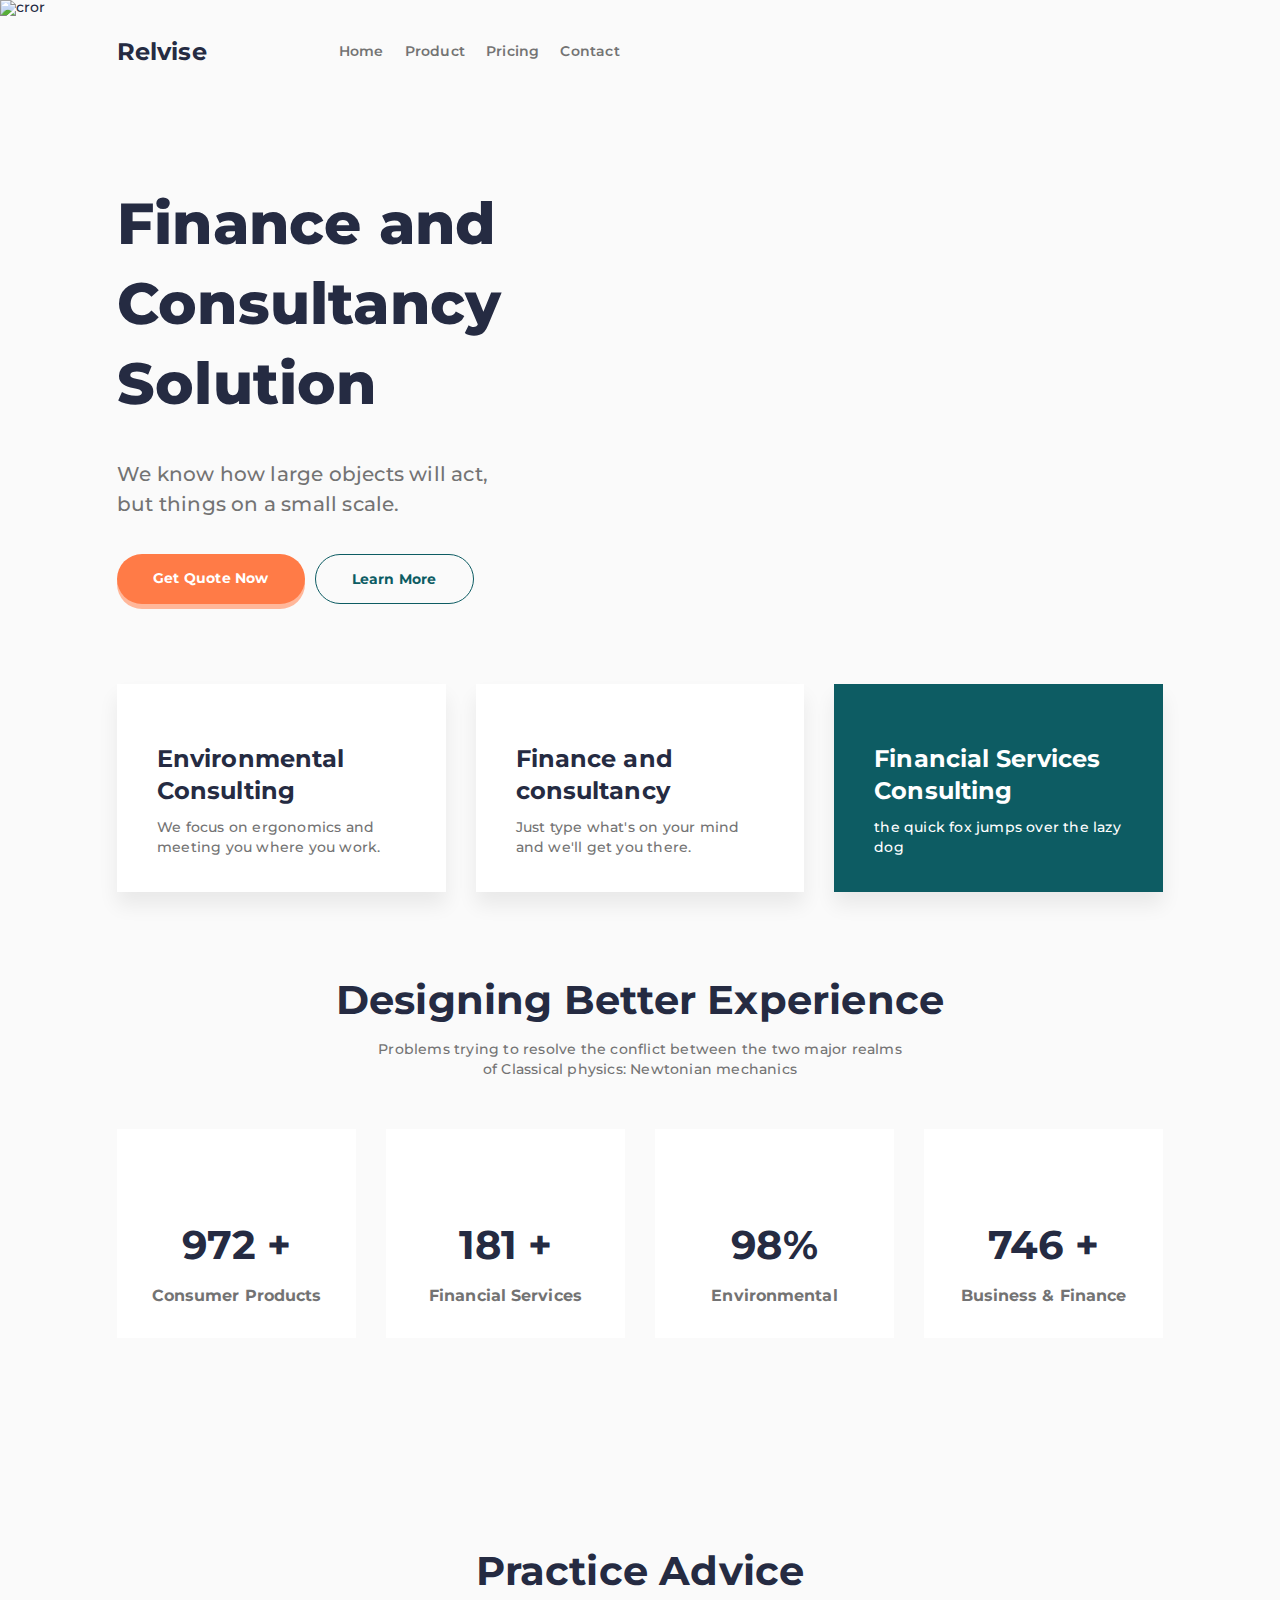
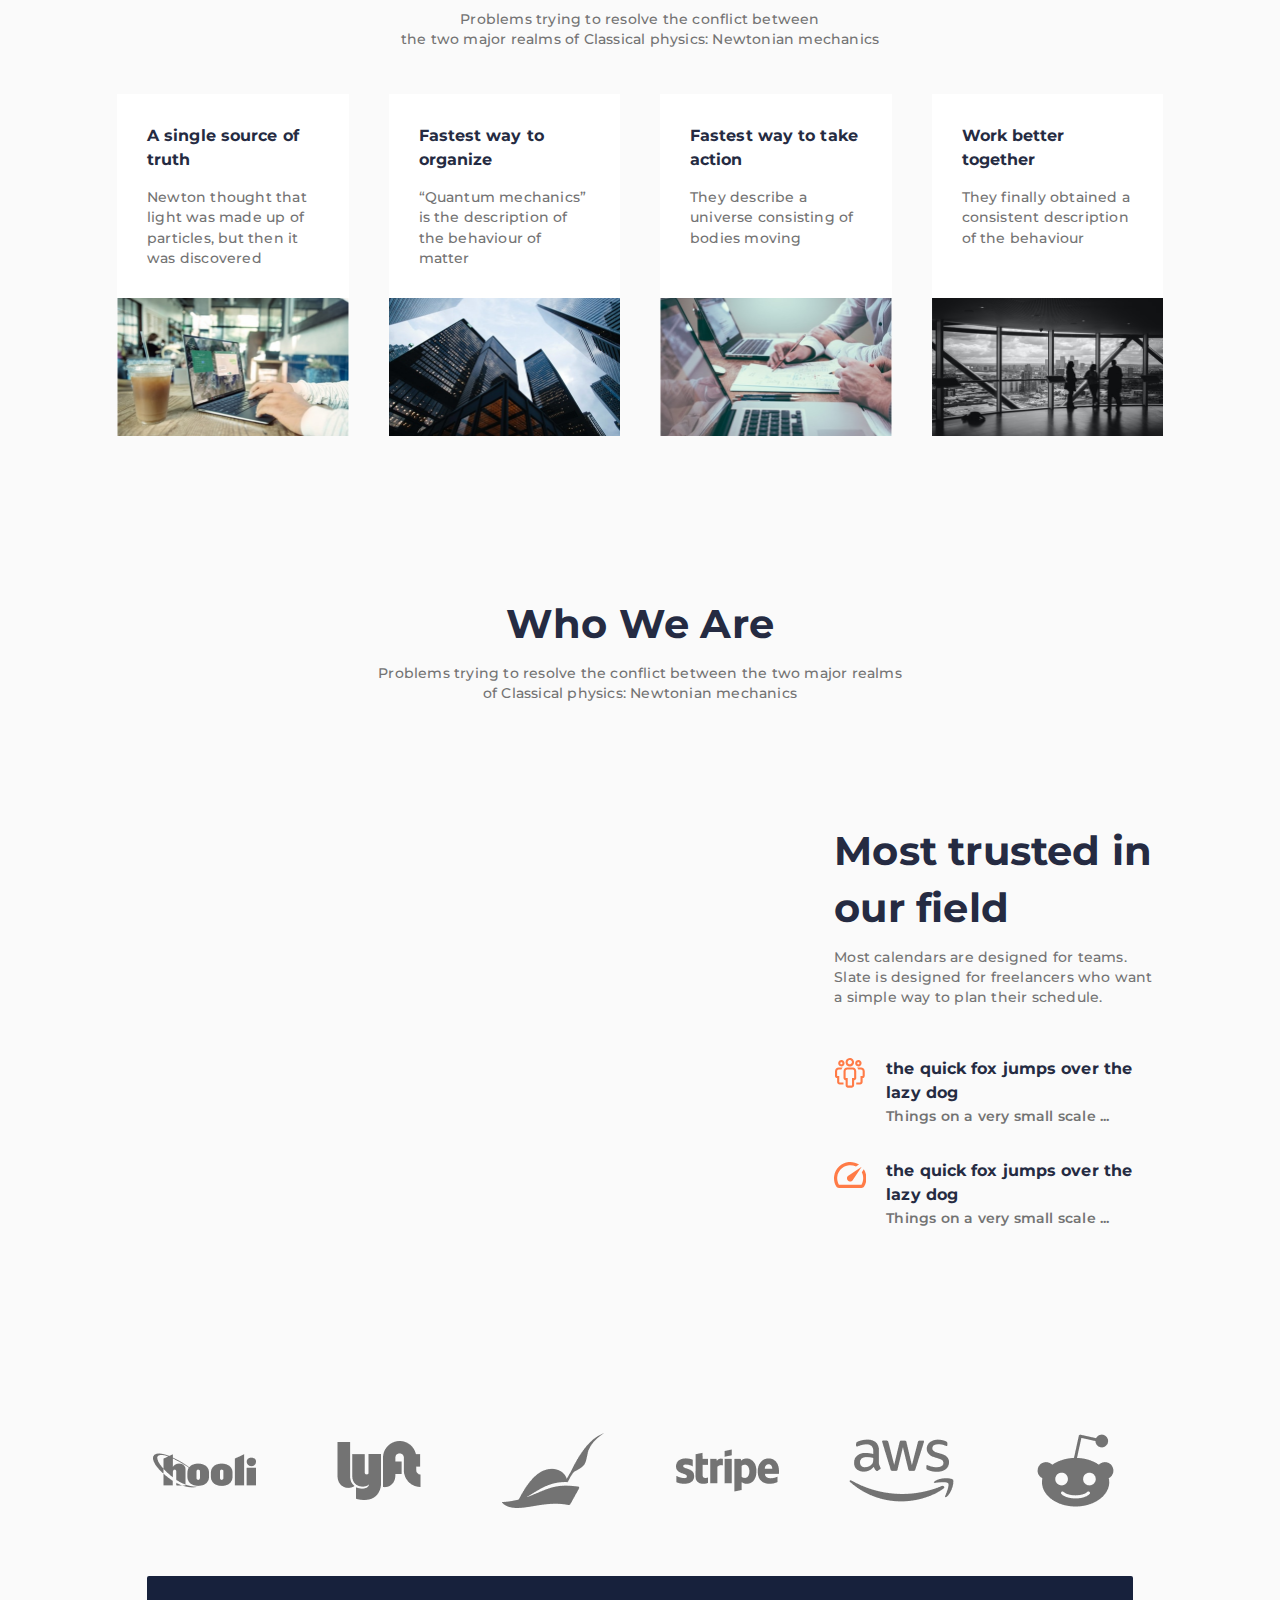
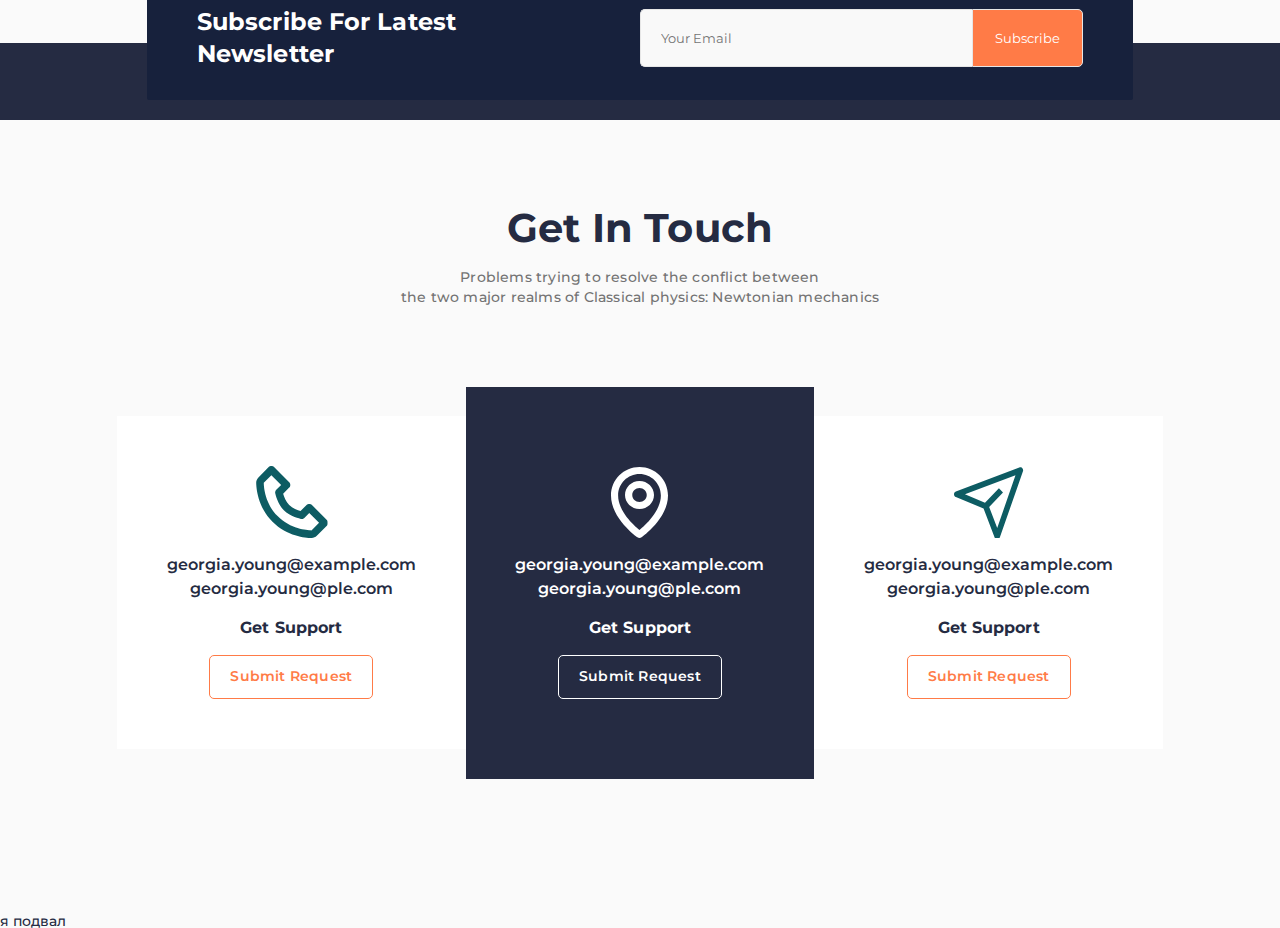
==== commit 204f18ca: "test" ====
--- a/index.html
+++ b/index.html
@@ -296,6 +296,57 @@
                     </div>
                 </div>
             </section>
+            <section class="page__getintouch getintouch">
+                <div class="getintouch__container _container">
+                    <div class="getintouch__heading heading-bloc">
+                        <div class="getintouch__title _title">Get In Touch</div>
+                        <div class="getintouch__text _text">Problems trying to resolve the conflict between <br>
+                            the two major realms of Classical physics: Newtonian mechanics
+                        </div>
+                    </div>
+                    <div class="getintouch__items">
+                        <div class="getintouch__item item-getintouch">
+                            <div class="item-getintouch__icon">
+                                <img src="./img/getintouch/icn1.svg" alt="icn">
+                            </div>
+                            <div class="item-getintouch__emails">
+                                <a href="mailty:georgia.young@example.com"
+                                    class="item-getintouch__email">georgia.young@example.com</a>
+                                <a href="mailty:georgia.young@ple.com"
+                                    class="item-getintouch__email">georgia.young@ple.com</a>
+                            </div>
+                            <div class="item-getintouch__label">Get Support</div>
+                            <a href="" class="item-getintouch__button">Submit Request</a>
+                        </div>
+                        <div class="getintouch__item item-getintouch item-getintouch_active">
+                            <div class="item-getintouch__icon">
+                                <img src="./img/getintouch/icn2.svg" alt="icn">
+                            </div>
+                            <div class="item-getintouch__emails">
+                                <a href="mailty:georgia.young@example.com"
+                                    class="item-getintouch__email">georgia.young@example.com</a>
+                                <a href="mailty:georgia.young@ple.com"
+                                    class="item-getintouch__email">georgia.young@ple.com</a>
+                            </div>
+                            <div class="item-getintouch__label">Get Support</div>
+                            <a href="" class="item-getintouch__button">Submit Request</a>
+                        </div>
+                        <div class="getintouch__item item-getintouch">
+                            <div class="item-getintouch__icon">
+                                <img src="./img/getintouch/icn3.svg" alt="icn">
+                            </div>
+                            <div class="item-getintouch__emails">
+                                <a href="mailty:georgia.young@example.com"
+                                    class="item-getintouch__email">georgia.young@example.com</a>
+                                <a href="mailty:georgia.young@ple.com"
+                                    class="item-getintouch__email">georgia.young@ple.com</a>
+                            </div>
+                            <div class="item-getintouch__label">Get Support</div>
+                            <a href="" class="item-getintouch__button">Submit Request</a>
+                        </div>
+                    </div>
+                </div>
+            </section>
 
         </main>
 
--- a/style.css
+++ b/style.css
@@ -1097,7 +1097,135 @@
     }
 }
 
-/*-----------------------------------*/
+/*---getintouch--------------------------------*/
+.page__getintouch {}
+
+.getintouch {
+    padding: 80px 0 135px 0;
+}
+
+
+
+.getintouch__container{} 
+
+.getintouch__heading {
+    padding: 0 0 80px 0;
+}
+
+
+
+.getintouch__title {}
+
+.getintouch__text {}
+
+
+.getintouch__items {
+    
+}
+
+@media (min-width:992px) {
+    .getintouch__items {
+        display: flex;
+        align-items: center;
+    }
+}
+
+.getintouch__item {
+    flex: 0 1 33.333%;
+}
+
+
+.item-getintouch {
+    display: flex;
+    flex-direction: column;
+    align-items: center;
+    justify-content: center;
+    background: #fff;
+    padding: 50px 15px;
+}
+.item-getintouch_active{
+    padding: 80px 15px;
+    background: #252B42;
+    color: #fff;
+}
+
+.item-getintouch > *:not(:last-child){
+    margin: 0 0 15px 0;
+}
+
+.item-getintouch__icon {}
+
+.item-getintouch__icon:not(:last-child){
+    margin: 0 0 15px 0;
+}
+
+.item-getintouch__emails {
+    display: flex;
+    flex-direction: column;
+    align-items: center;
+    justify-content: center;
+}
+
+.item-getintouch__email {
+    color: inherit;
+    font-weight: 600;
+    line-height: 150%;
+    font-size: 16px;
+}
+.item-getintouch__email:hover {
+    text-decoration: underline;
+}
+.item-getintouch__label {
+    font-weight: 700;
+font-size: 16px;
+line-height: 150%;
+    letter-spacing: 0.1px;
+
+    /* text-color */
+    
+    color: inherit;
+}
+
+.item-getintouch__button {
+    min-height: 44px;
+    padding: 5px 20px;
+    border: 1px solid #FF7B47;
+border-radius: 5px;
+
+font-weight: 600;
+font-size: 14px;
+line-height: 142%;
+/* identical to box height, or 171% */
+
+display: flex;
+
+align-items: center;
+justify-content: center;
+letter-spacing: 0.2px;
+
+/* primary-color */
+
+color: #FF7B47;
+transform: all 0.3s ease 0s;
+}
+.item-getintouch__button:hover{
+    background-color: #FF7B47;
+    color: #fff;
+}
+
+.item-getintouch_active .item-getintouch__button{
+    border: 1px solid #fff;
+    color: #fff;
+}
+
+.item-getintouch_active .item-getintouch__button:hover{
+    background-color: #fff;
+    color: #252B42;
+}
+
+
+
+
 /*-----подвал------------------------------*/
 
 .footer {}
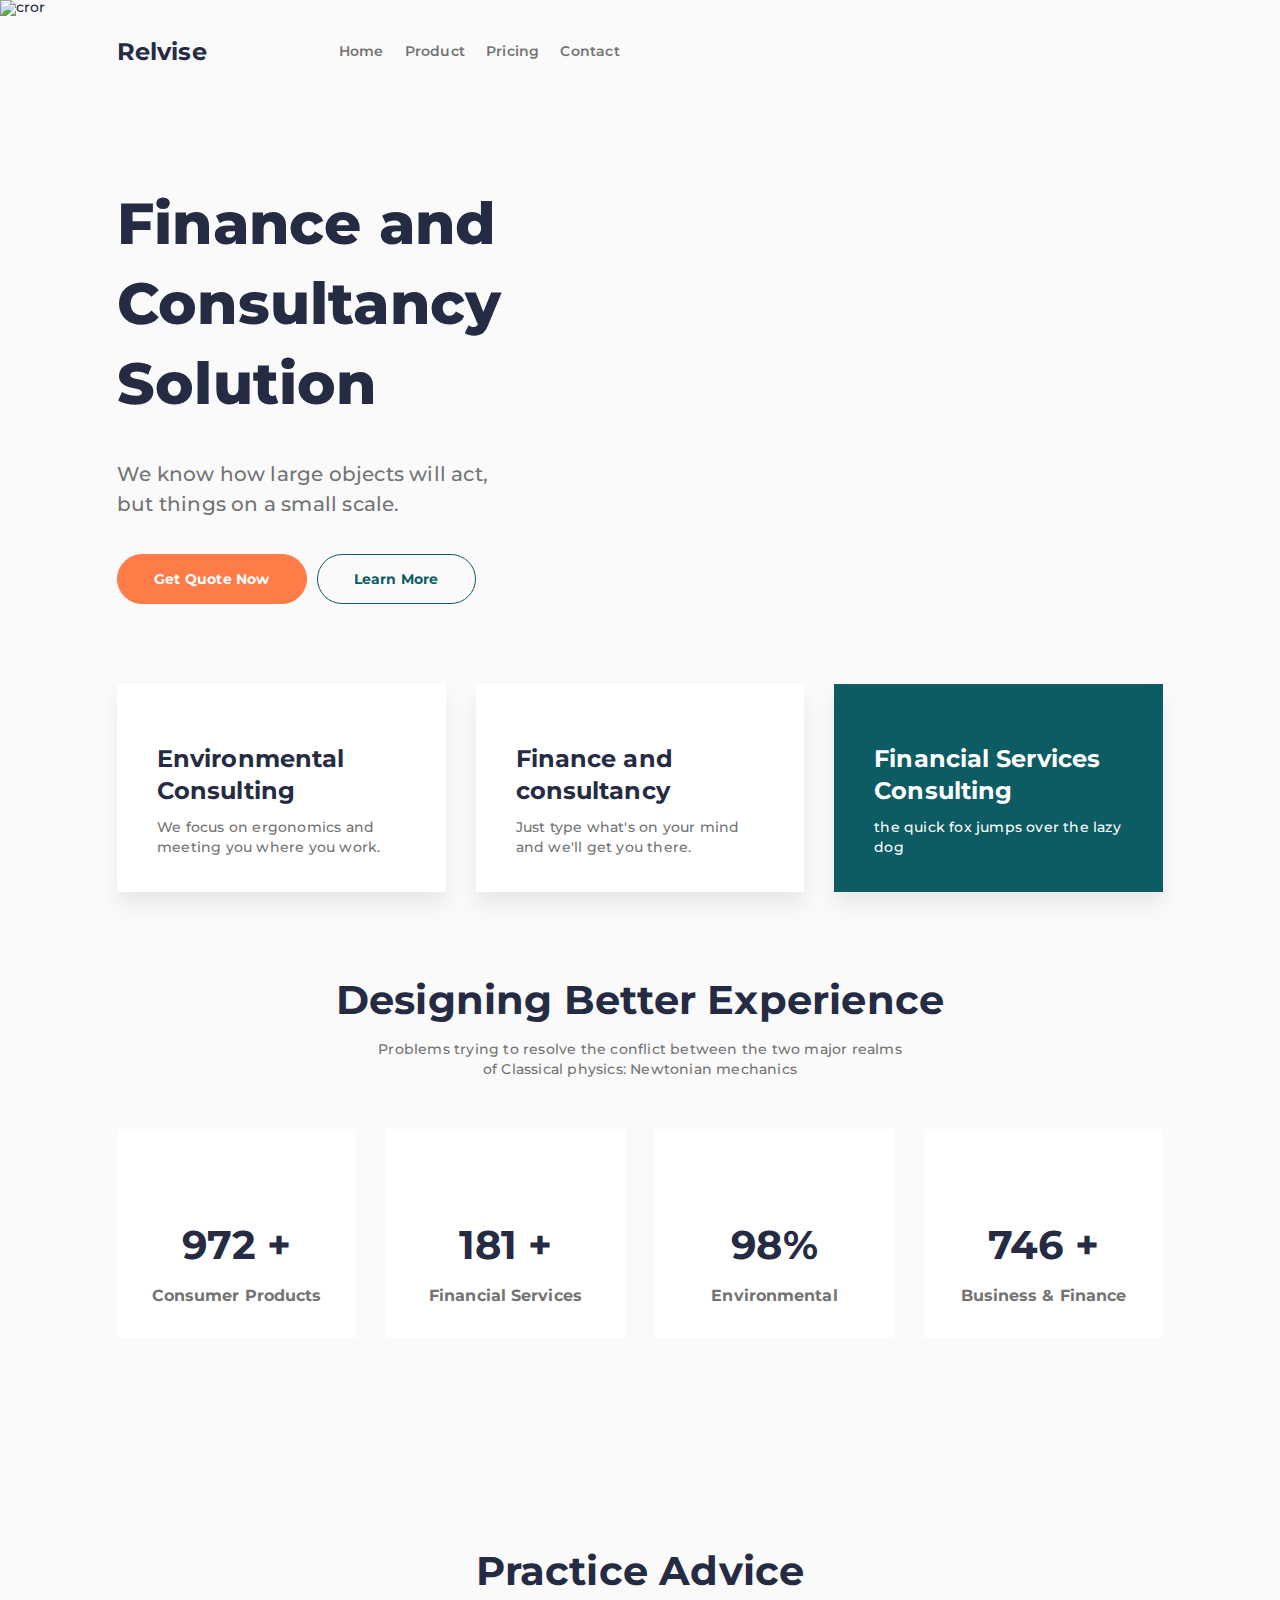
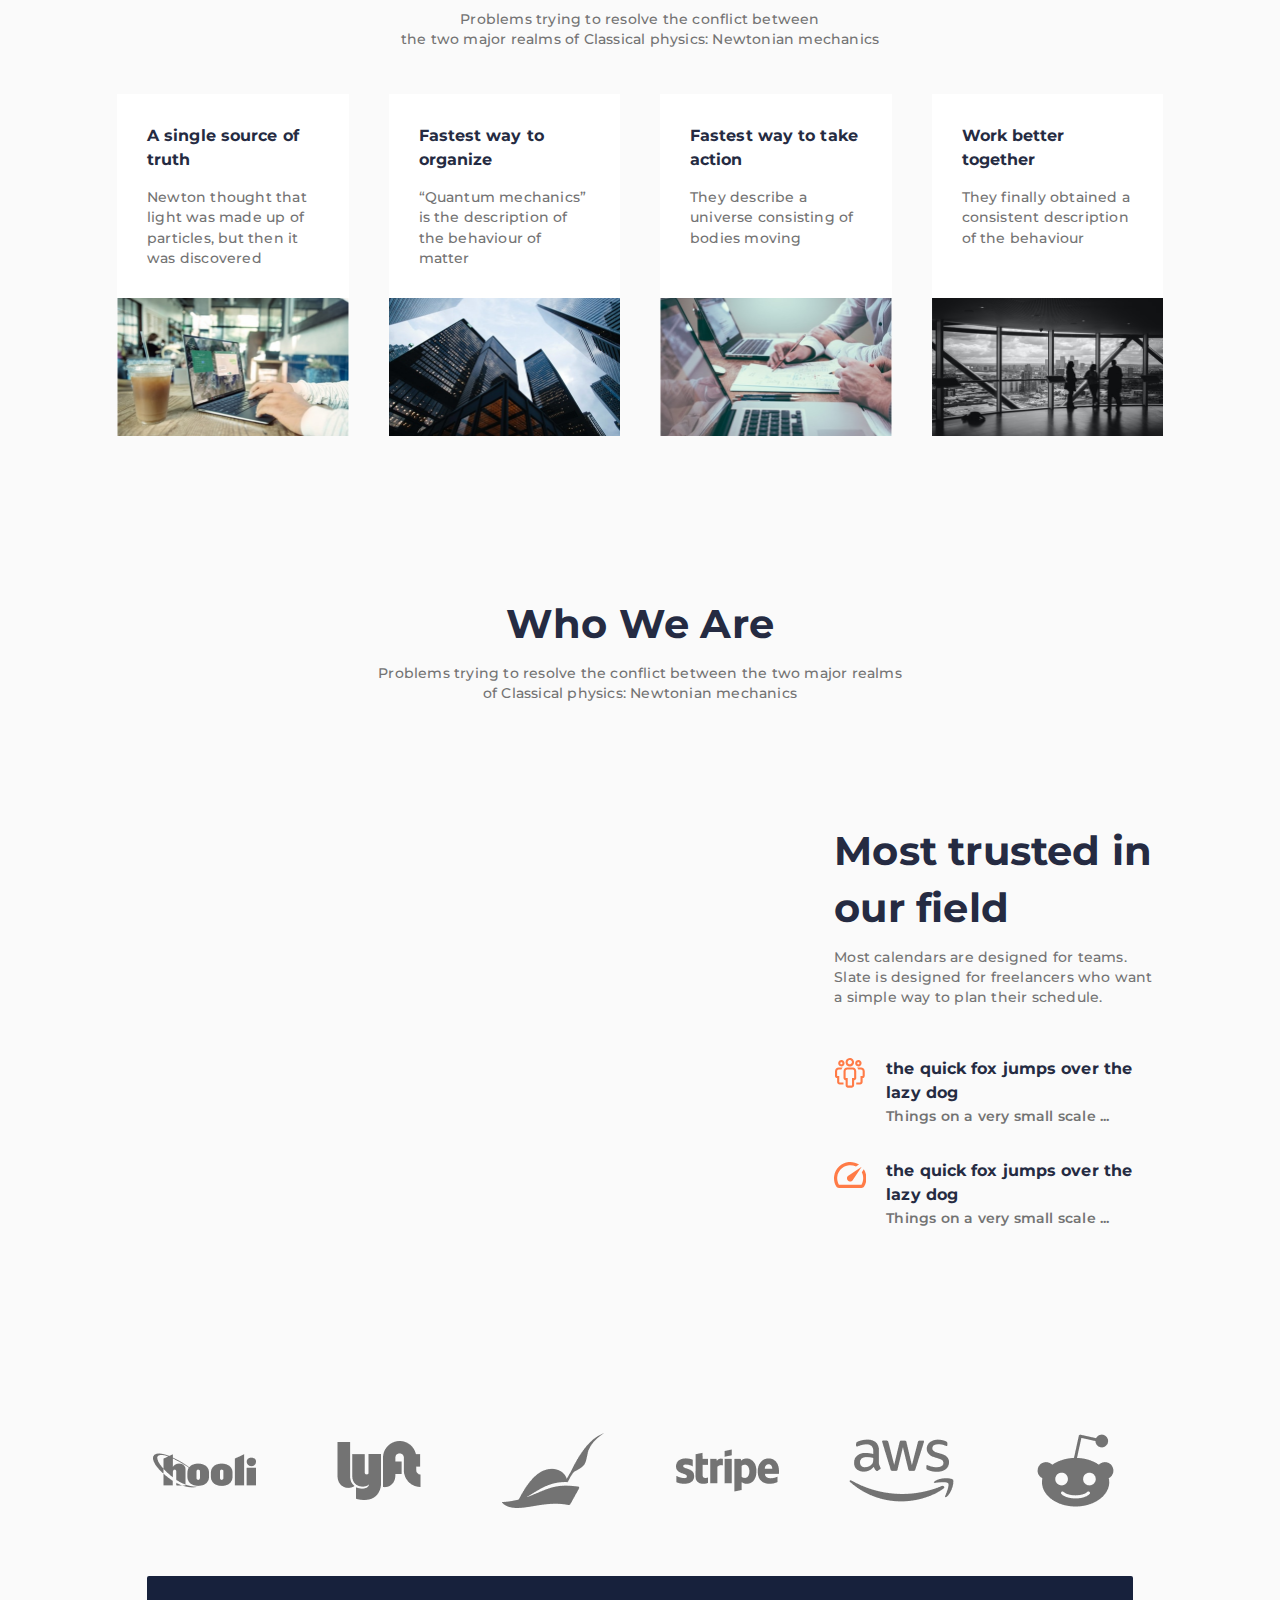
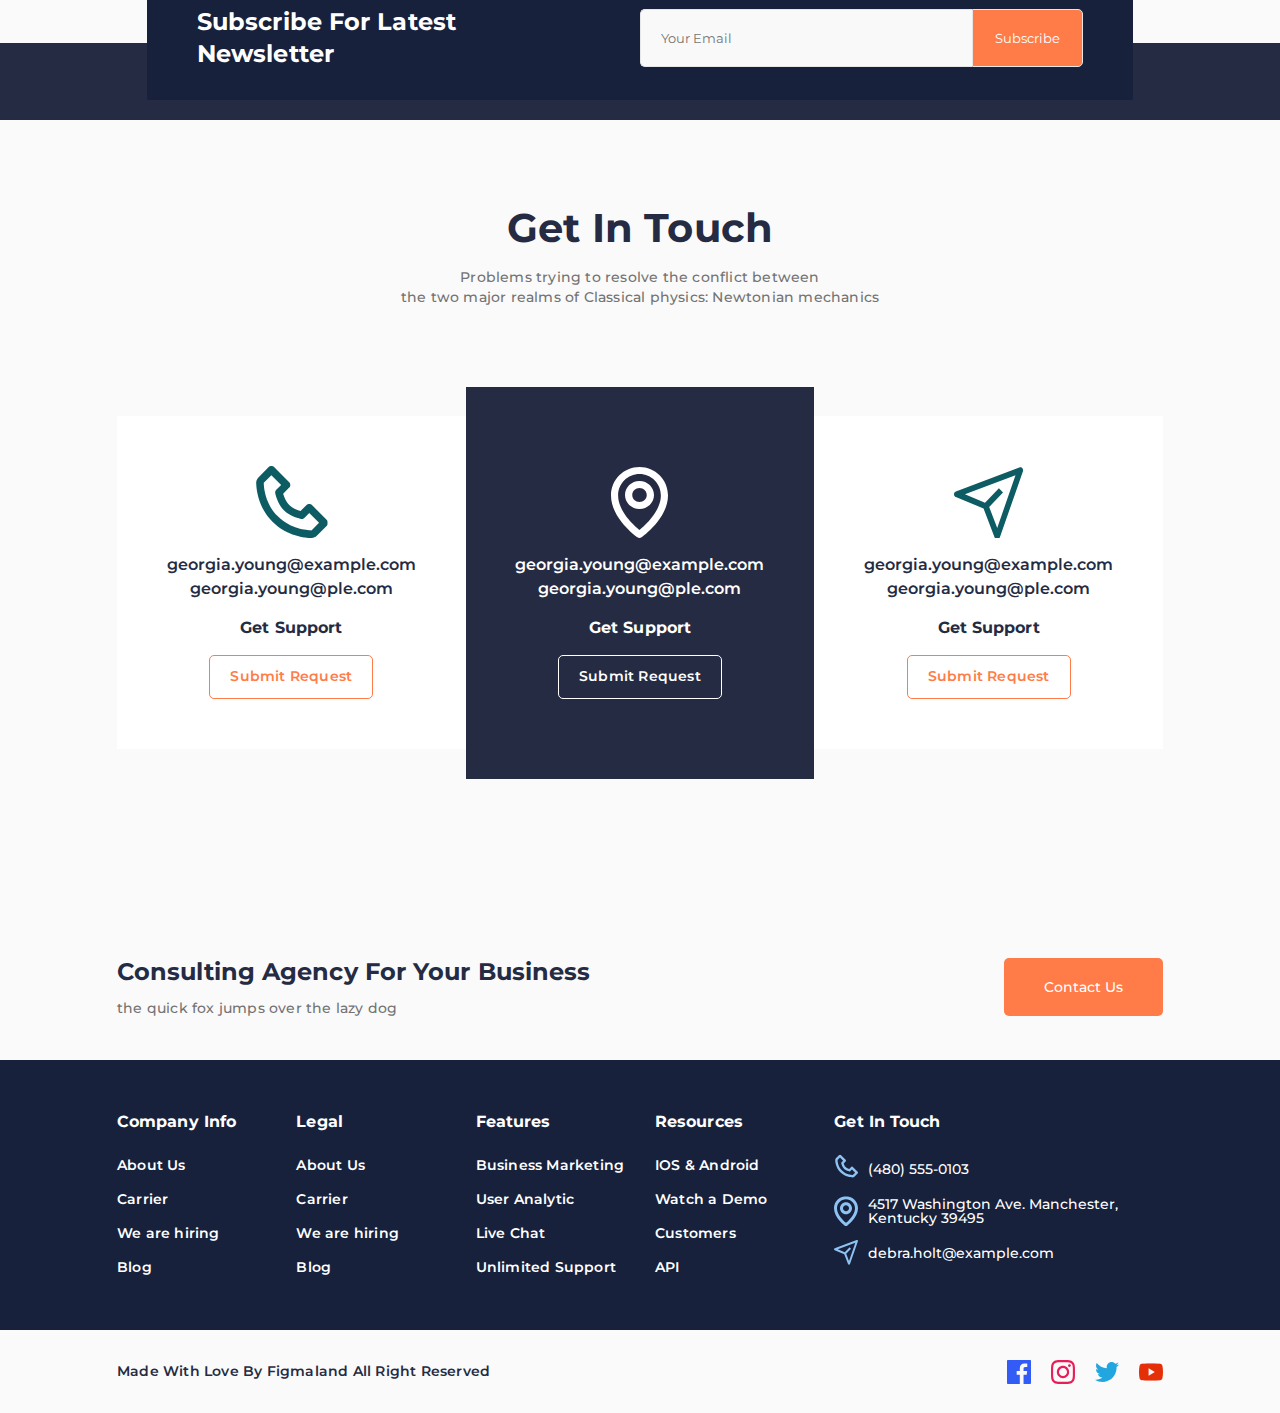
==== commit b726edfb: "end" ====
--- a/index.html
+++ b/index.html
@@ -347,11 +347,141 @@
                     </div>
                 </div>
             </section>
+            <section class="page__contact contact">
+                <div class="contact__container _container">
+                    <div class="contact__body">
+                        <div class="contact__content">
+                            <div class="contact__title _title">Consulting Agency For Your Business</div>
+                            <div class="contact__text _text">the quick fox jumps over the lazy dog</div>
+                        </div>
+                        <a href="" class="contact__button">Contact Us</a>
+                    </div>
+                </div>
+            </section>
 
         </main>
 
 
-        <footer class="footer"> я подвал</footer>
+        <footer class="footer">
+            <div class="footer__top">
+                <div class="footer__main _container">
+                    <div class="footer__row">
+
+
+                        <div class="footer__column">
+                            <div class="footer__label">Company Info</div>
+                            <nav class="footer__menu menu-footer">
+                                <ul class="menu-footer__list">
+                                    <li class="menu-footer__item">
+                                        <a href="" class="menu-footer__link">About Us</a>
+                                    </li>
+                                    <li class="menu-footer__item">
+                                        <a href="" class="menu-footer__link">Carrier</a>
+                                    </li>
+                                    <li class="menu-footer__item">
+                                        <a href="" class="menu-footer__link">We are hiring</a>
+                                    </li>
+                                    <li class="menu-footer__item">
+                                        <a href="" class="menu-footer__link">Blog</a>
+                                    </li>
+                                </ul>
+                            </nav>
+                        </div>
+                        <div class="footer__column">
+                            <div class="footer__label">Legal</div>
+                            <nav class="footer__menu menu-footer">
+                                <ul class="menu-footer__list">
+                                    <li class="menu-footer__item">
+                                        <a href="" class="menu-footer__link">About Us</a>
+                                    </li>
+                                    <li class="menu-footer__item">
+                                        <a href="" class="menu-footer__link">Carrier</a>
+                                    </li>
+                                    <li class="menu-footer__item">
+                                        <a href="" class="menu-footer__link">We are hiring</a>
+                                    </li>
+                                    <li class="menu-footer__item">
+                                        <a href="" class="menu-footer__link">Blog</a>
+                                    </li>
+                                </ul>
+                            </nav>
+                        </div>
+                        <div class="footer__column">
+                            <div class="footer__label">Features</div>
+                            <nav class="footer__menu menu-footer">
+                                <ul class="menu-footer__list">
+                                    <li class="menu-footer__item">
+                                        <a href="" class="menu-footer__link">Business Marketing</a>
+                                    </li>
+                                    <li class="menu-footer__item">
+                                        <a href="" class="menu-footer__link">User Analytic</a>
+                                    </li>
+                                    <li class="menu-footer__item">
+                                        <a href="" class="menu-footer__link">Live Chat</a>
+                                    </li>
+                                    <li class="menu-footer__item">
+                                        <a href="" class="menu-footer__link">Unlimited Support</a>
+                                    </li>
+                                </ul>
+                            </nav>
+                        </div>
+                        <div class="footer__column">
+                            <div class="footer__label">Resources</div>
+                            <nav class="footer__menu menu-footer">
+                                <ul class="menu-footer__list">
+                                    <li class="menu-footer__item">
+                                        <a href="" class="menu-footer__link">IOS & Android</a>
+                                    </li>
+                                    <li class="menu-footer__item">
+                                        <a href="" class="menu-footer__link">Watch a Demo</a>
+                                    </li>
+                                    <li class="menu-footer__item">
+                                        <a href="" class="menu-footer__link">Customers</a>
+                                    </li>
+                                    <li class="menu-footer__item">
+                                        <a href="" class="menu-footer__link">API</a>
+                                    </li>
+                                </ul>
+                            </nav>
+                        </div>
+                        <div class="footer__column">
+                            <div class="footer__label">Get In Touch</div>
+                            <div class="footer__contacts contacts-footer">
+                                <a href="tel:4805550103" class="contacts-footer__item contacts-footer__item_phone">(480)
+                                    555-0103</a>
+                                <a href="" class="contacts-footer__item contacts-footer__item_map">4517 Washington Ave.
+                                    Manchester, Kentucky 39495
+                                </a>
+                                <a href="mailto:debra.holt@example.com"
+                                    class="contacts-footer__item contacts-footer__item_email">debra.holt@example.com
+                                </a>
+                            </div>
+                        </div>
+                    </div>
+                </div>
+            </div>
+            <div class="footer__bottom">
+                <div class="footer__container _container">
+                    <div class="footer__copy">Made With Love By Figmaland All Right Reserved</div>
+                    <div class="footer__social social">
+                        <a href="" class="social__item">
+                            <img src="./img/footer/icn4.svg" alt="social">
+                        </a>
+                        <a href="" class="social__item">
+                            <img src="./img/footer/icn5.svg" alt="social">
+                        </a>
+                        <a href="" class="social__item">
+                            <img src="./img/footer/icn6.svg" alt="social">
+                        </a>
+                        <a href="" class="social__item">
+                            <img src="./img/footer/icn7.svg" alt="social">
+                        </a>
+                    </div>
+
+                </div>
+            </div>
+
+        </footer>
 
     </div>
 </body>
--- a/style.css
+++ b/style.css
@@ -216,10 +216,7 @@
 
 
 .menu__link:hover {
-    border-bottom: 1px solid #4B2525;
-    color: #4B2525;
-    position: relative;
-    bottom: 2px;
+    text-decoration: underline;
 
 }
 
@@ -338,28 +335,33 @@
 
 .pervactranica__button-yellov {
     background-color: #FF7B47;
-    box-shadow: 0 5px 0px #FFB79A;
-    transition-duration: 1s;
+    /* box-shadow: 0 5px 0px #FFB79A; */
+    transition-duration: 0.5s;
+    border: 1px solid #FF7B47;
 
 }
 
 .pervactranica__button-yellov:hover {
-    top: 2px;
+    /* top: 2px;
     position: relative;
     background-color: #A64017;
-    box-shadow: 0 3px 0px #FFB79A;
-
+    box-shadow: 0 3px 0px #FFB79A; */
+    background-color: #ffffff;
+    color: #FF7B47;
 }
 
 
 .pervactranica-button-transparent {
     color: #0D5C63;
     border: 1px solid #0D5C63;
-
-    background: none;
-}
-
-
+    transition-duration: 0.5s;
+
+}
+
+.pervactranica-button-transparent:hover {
+    color: #ffffff;
+    background-color: #0D5C63;
+}
 
 .pervactranica__image {
     position: absolute;
@@ -1087,6 +1089,11 @@
 text-align: center;
 color: #fff;
 padding: 0 22px;
+transition-duration: 0.5s;
+}
+.subscribe__button:hover{
+    background: #cf6339;
+    
 }
 @media (max-width:810px) {
     .subscribe__button {
@@ -1120,15 +1127,10 @@
 
 
 .getintouch__items {
-    
-}
-
-@media (min-width:992px) {
-    .getintouch__items {
-        display: flex;
-        align-items: center;
-    }
-}
+    margin: 0 -15px;
+}
+
+
 
 .getintouch__item {
     flex: 0 1 33.333%;
@@ -1143,11 +1145,14 @@
     background: #fff;
     padding: 50px 15px;
 }
+
 .item-getintouch_active{
     padding: 80px 15px;
     background: #252B42;
     color: #fff;
 }
+
+
 
 .item-getintouch > *:not(:last-child){
     margin: 0 0 15px 0;
@@ -1222,12 +1227,266 @@
     background-color: #fff;
     color: #252B42;
 }
-
-
+@media (min-width:992px) {
+    .getintouch__items {
+        margin: 0;
+        display: flex;
+        align-items: center;
+    }
+}
+@media (max-width:992px) {
+    .getintouch__heading {
+        padding: 0 0 50px 0;
+    }
+    .getintouch {
+        padding: 50px 0 50px 0;
+    }
+    .item-getintouch_active{
+        padding: 50px 15px;
+    }
+    
+}
+@media (max-width:767px) {
+    .getintouch__heading {
+        padding: 0 0 30px 0;
+    }
+    
+}
+/*-----contact-------------------------*/
+.page__contact {}
+
+.contact {
+    padding: 42px 0;
+}
+
+.contact__container {}
+
+
+
+.contact__body {
+    
+}
+.contact__content{
+    padding: 0 0 20px 0;
+    
+} 
+@media (min-width:767px) {
+    .contact__body {
+        display: flex;
+        justify-content: space-between;
+        align-items: center;
+    }
+    .contact__content{
+        padding: 0 20px 0 0;
+        
+    } 
+}
+
+
+.contact__title {
+    font-weight: 700;
+    font-size: 24px;
+    line-height: 133%;
+/* identical to box height, or 133% */
+
+letter-spacing: 0.1px;
+}
+
+.contact__title:not(:last-child){
+    margin-bottom: 10px;
+}
+
+.contact__text {
+    font-style: normal;
+font-weight: 500;
+font-size: 14px;
+line-height: 143%;
+
+
+letter-spacing: 0.2px;
+}
+
+
+.contact__button {
+     min-height: 58px;
+    display: flex;
+    justify-content: center;
+    align-items: center;
+    text-align: center;
+
+    background: #FF7B47;
+    border-radius: 5px;
+    color: #fff;
+    padding: 5px 40px; 
+    transition: all 0.3s ease 0s;
+}
+.contact__button:hover{
+    background: #d8673b;
+}
 
 
 /*-----подвал------------------------------*/
 
 .footer {}
 
+.footer__top {
+    background: #17213C;
+    padding: 35px 0;
+}
+
+.footer__main {
+    
+
+}
+
+.footer__row{
+    display: flex;
+    margin: 0 -15px;
+    flex-wrap: wrap;
+}
+
+.footer__column {
+    padding: 15px 15px;
+    flex: 0 1 16.667%;
+    
+}
+
+.footer__column:last-child {
+    flex: 0 1 33.334%;
+}
+@media (max-width:992px) {
+    .footer__column {
+        flex: 0 1 25%;
+    }
+    .footer__column:last-child {
+        flex: 1 1 100%;
+    }
+}
+@media (max-width:767px) {
+    .footer__column {
+        flex: 0 1 50%;
+    }
+    
+}
+.footer__label {
+    color: #fff;
+    font-weight: 700;
+    font-size: 16px;
+    line-height: 150%;
+    /* identical to box height, or 150% */
+
+    letter-spacing: 0.1px;
+margin-bottom: 20px;
+}
+
+.footer__menu {}
+
+
+.menu-footer {}
+
+.menu-footer__list {}
+
+.menu-footer__item {}
+
+.menu-footer__item:not(:last-child ){
+    margin-bottom: 10px;
+}
+
+.menu-footer__link {
+    display: inline-block;
+    color: #fff;
+    font-weight: 600;
+    font-size: 14px;
+    line-height: 171%;
+    /* identical to box height, or 171% */
+
+    letter-spacing: 0.2px;
+}
+
+.menu-footer__link:hover{
+    text-decoration: underline;
+}
+
+
+.footer__contacts {}
+
+.contacts-footer {
+    display: flex;
+    flex-direction: column;
+}
+
+.contacts-footer__item {
+    color: #fff;
+    padding-left: 34px;
+    display: flex;
+    align-items: center;
+    min-height: 30px;
+}
+
+.contacts-footer__item:not(:last-child) {
+    margin-bottom: 12px;
+}
+
+.contacts-footer__item:hover{
+    text-decoration: underline;
+}
+
+.contacts-footer__item_phone {
+    background:url('./img/footer/icn1.svg') 0 0 no-repeat ;
+}
+
+.contacts-footer__item_map {
+    background:url('./img/footer/icn2.svg') 0 0 no-repeat ;
+}
+
+.contacts-footer__item_email {
+    background:url('./img/footer/icn3.svg') 0 0 no-repeat ;
+}
+
+
+.footer__bottom {
+    padding: 25px 0;
+}
+
+.footer__container {
+    display: flex;
+    justify-content: space-between;
+    align-items: center;
+}
+
+
+.footer__copy {
+    font-weight: 600;
+    font-size: 14px;
+    line-height: 171%;
+    letter-spacing: 0.2px;
+
+    padding: 5px 0;
+}
+
+.footer__social {
+    
+}
+
+
+.social {
+    display: flex;
+    align-items: center;
+}
+
+.social__item {}
+
+.social__item:not(:last-child) {
+    margin-right: 20px;
+}
+@media (max-width:767px) {
+    .footer__container {
+        flex-direction: column;
+    }
+    .footer__copy {
+        margin-bottom: 15px;
+        text-align: center;
+    }
+}
+
 /*-----еуые------------------------------*/